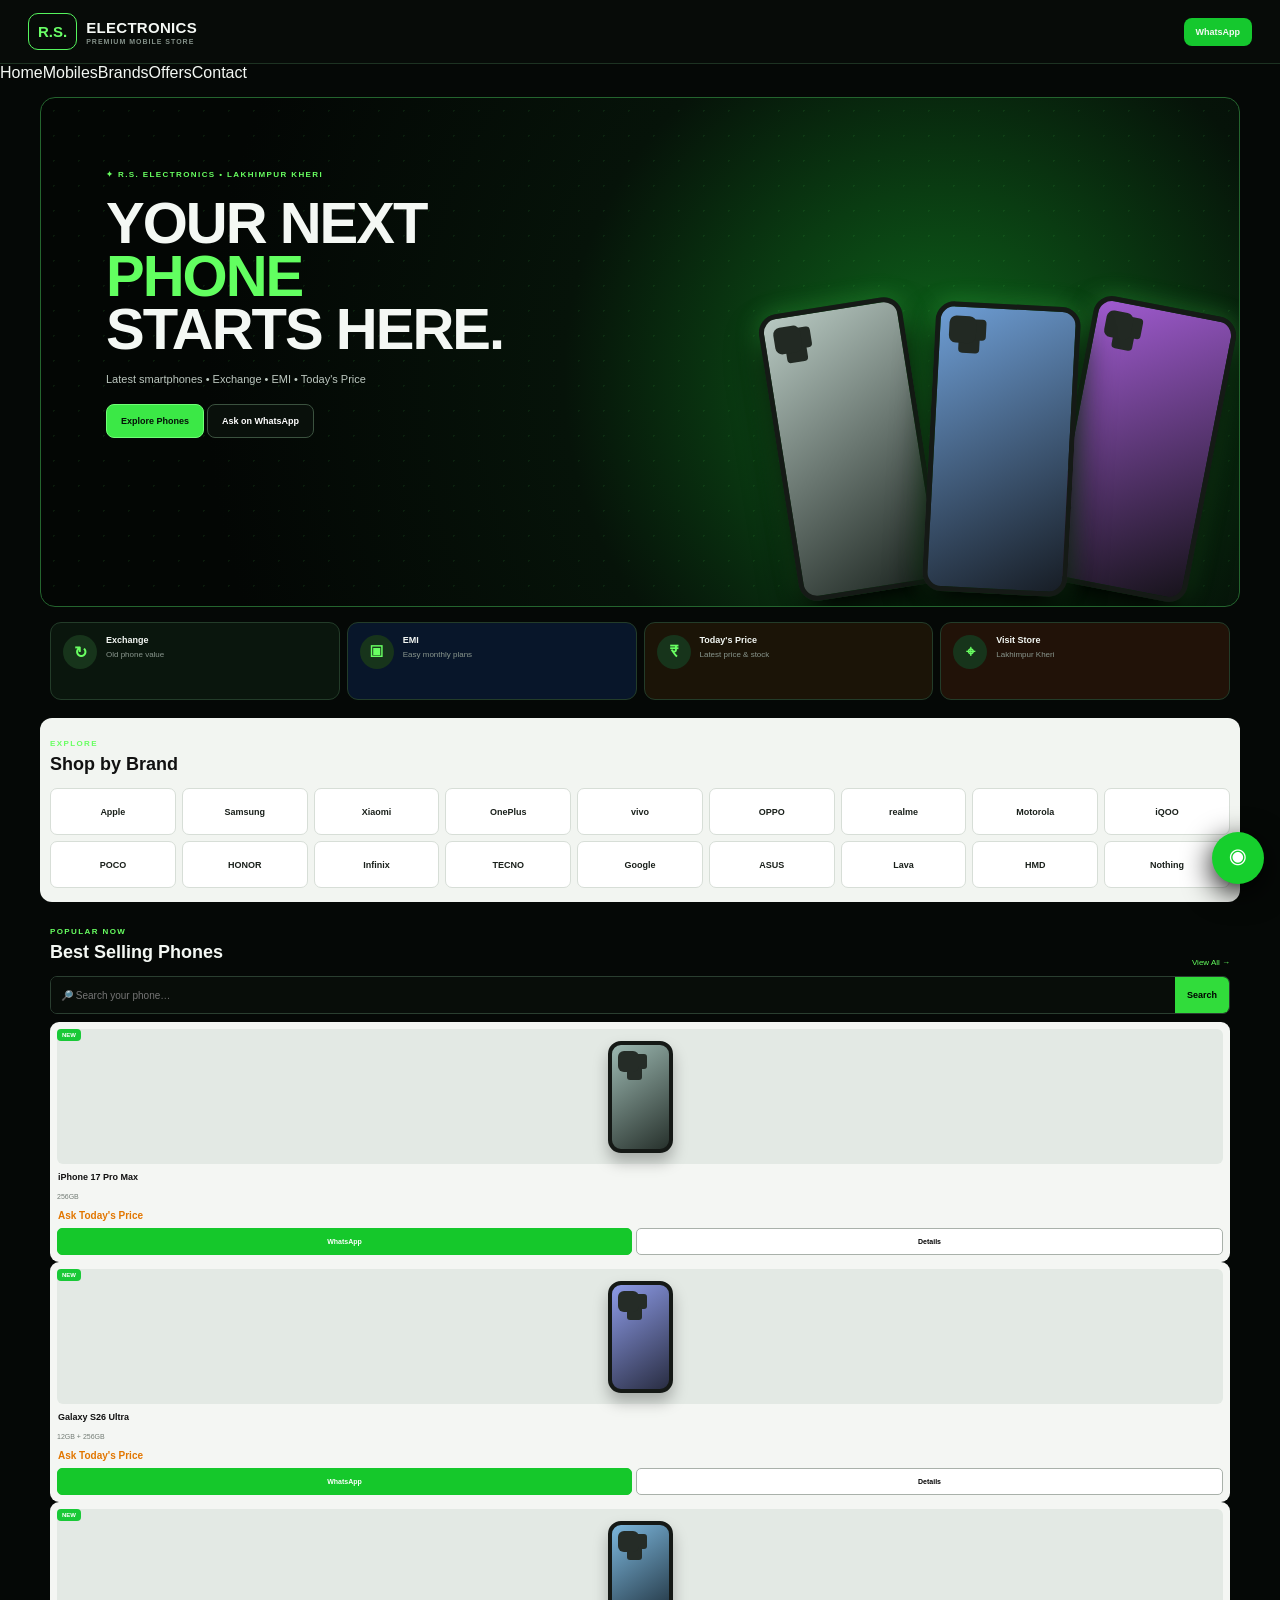
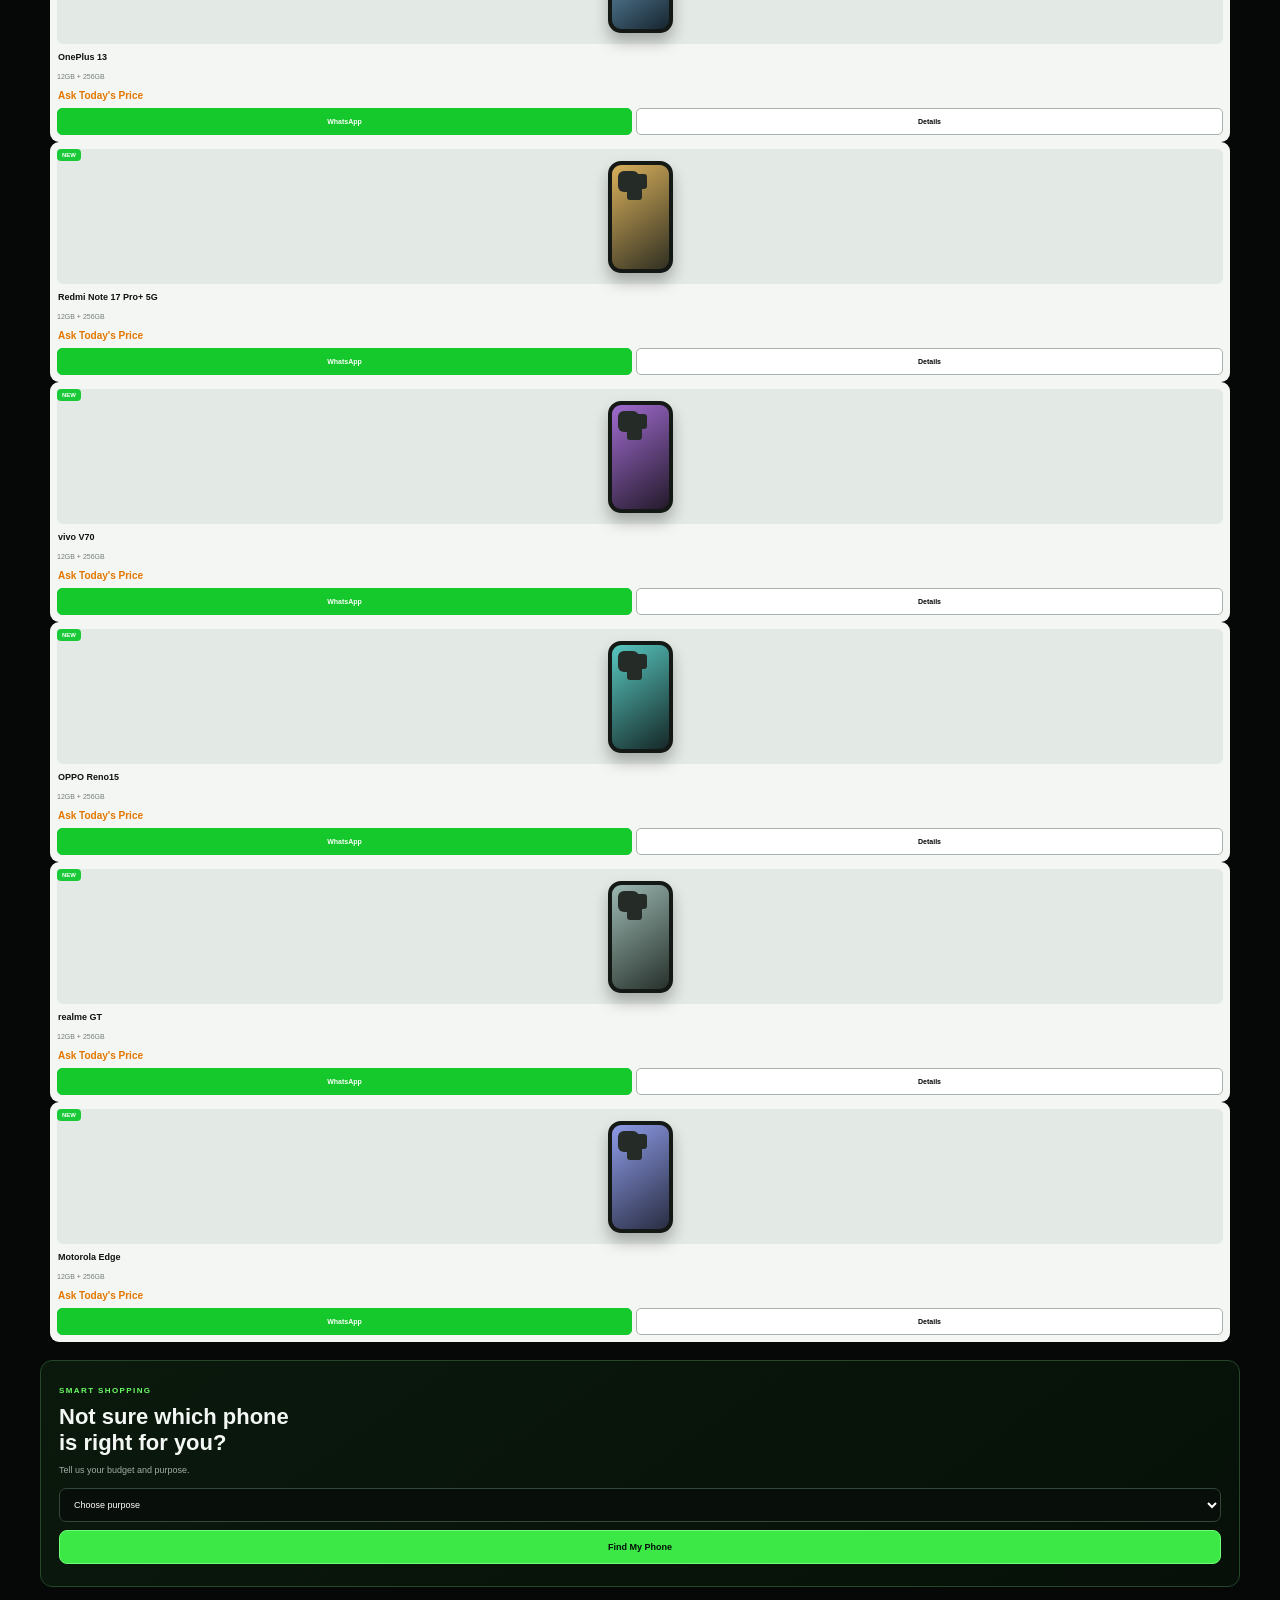
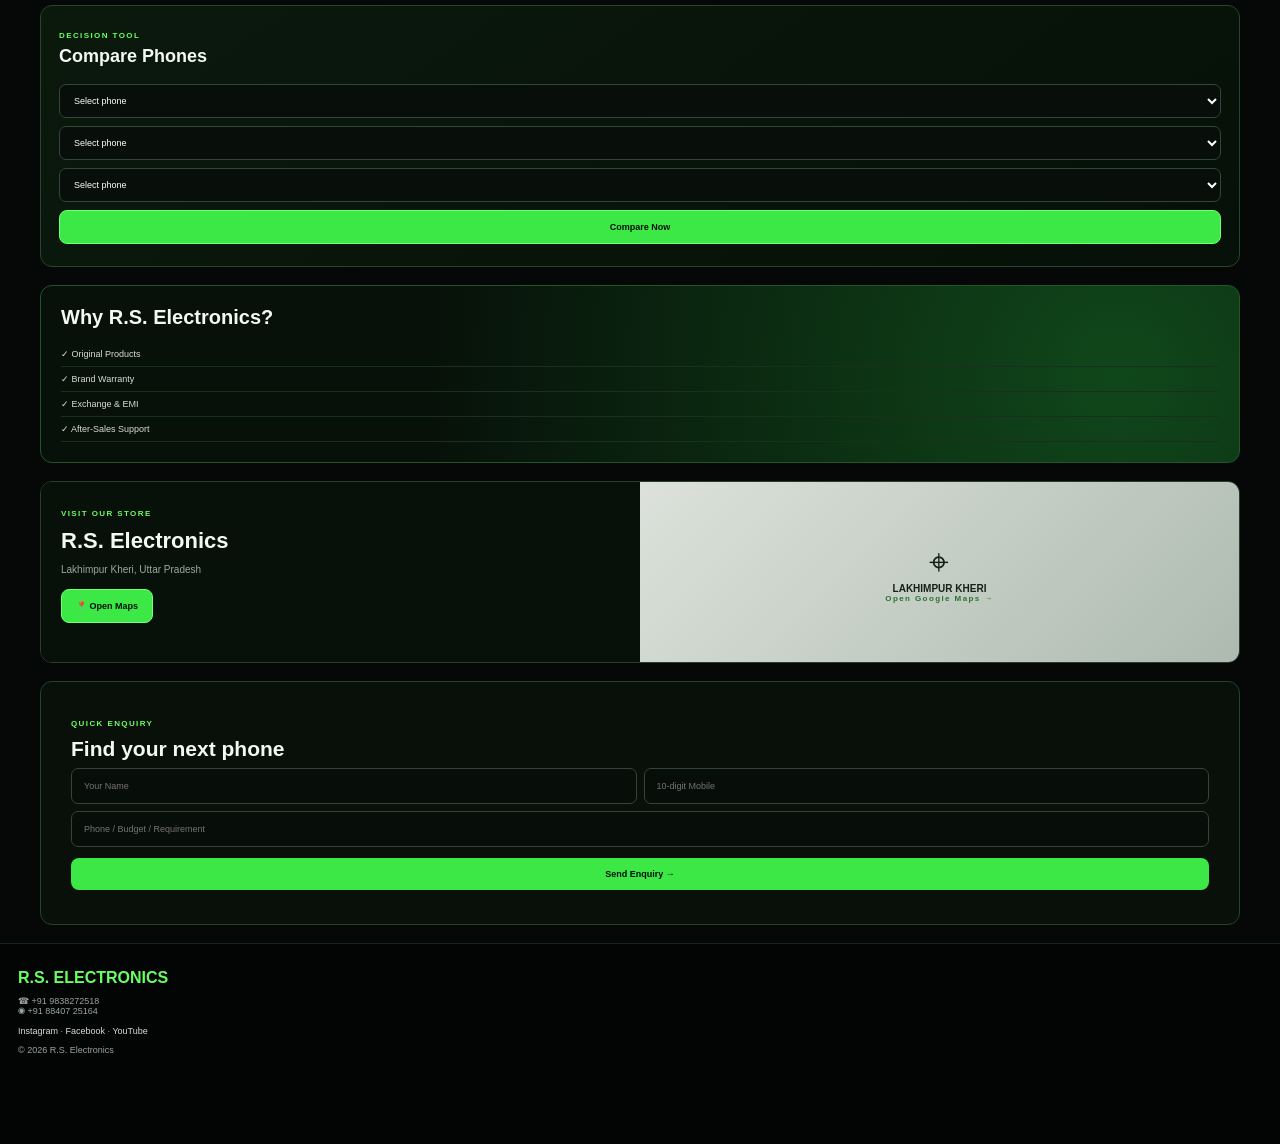
==== index.html @ 58923b31 "Add files via upload" ====
<!doctype html>
<html lang="hi">
<head>
<meta charset="utf-8">
<meta name="viewport" content="width=device-width,initial-scale=1,viewport-fit=cover">
<meta name="theme-color" content="#061008">
<title>R.S. Electronics — Mobile Store</title>
<link rel="stylesheet" href="style.css">
</head>
<body>
<header class="header">
  <a href="#home" class="logo"><b>R.S.</b><span> ELECTRONICS<small>PREMIUM MOBILE STORE</small></span></a>
  <a class="headwa" href="https://wa.me/918840725164" target="_blank">WhatsApp</a>
</header>
<nav><a class="on" href="#home">Home</a><a href="#phones">Mobiles</a><a href="#brands">Brands</a><a href="#offers">Offers</a><a href="#contact">Contact</a></nav>

<main id="home">
<section class="hero">
  <div class="hero-text"><small>✦ R.S. ELECTRONICS • LAKHIMPUR KHERI</small>
  <h1>YOUR NEXT<br><strong>PHONE</strong><br>STARTS HERE.</h1>
  <p>Latest smartphones • Exchange • EMI • Today's Price</p>
  <div><a class="btn green" href="#phones">Explore Phones</a><a class="btn" href="https://wa.me/918840725164" target="_blank">Ask on WhatsApp</a></div></div>
  <div class="phones-art"><i class="p p1"></i><i class="p p2"></i><i class="p p3"></i></div>
</section>

<section class="actions">
<a href="#enquiry"><b>↻</b><strong>Exchange</strong><small>Old phone value</small></a>
<a href="#enquiry"><b>▣</b><strong>EMI</strong><small>Easy monthly plans</small></a>
<a href="#enquiry"><b>₹</b><strong>Today's Price</strong><small>Latest price & stock</small></a>
<a href="https://maps.app.goo.gl/9ujoJveYXrPKwmXV9" target="_blank"><b>⌖</b><strong>Visit Store</strong><small>Lakhimpur Kheri</small></a>
</section>

<section id="brands" class="section white">
<div class="title"><div><small>EXPLORE</small><h2>Shop by Brand</h2></div></div>
<div id="brandrow"></div>
</section>

<section id="phones" class="section">
<div class="title"><div><small>POPULAR NOW</small><h2>Best Selling Phones</h2></div><a href="#phones">View All →</a></div>
<div class="search"><input id="search" placeholder="🔎 Search your phone…"><button onclick="searchPhone()">Search</button></div>
<div id="products"></div>
</section>

<section id="offers" class="offer">
<small>SMART SHOPPING</small><h2>Not sure which phone<br>is right for you?</h2><p>Tell us your budget and purpose.</p>
<select id="purpose"><option value="">Choose purpose</option><option>Camera</option><option>Gaming</option><option>Battery</option><option>Premium</option></select>
<button class="btn green full" onclick="findPhone()">Find My Phone</button><div id="finder"></div>
</section>

<section class="compare section">
<div class="title"><div><small>DECISION TOOL</small><h2>Compare Phones</h2></div></div>
<select id="c1"></select><select id="c2"></select><select id="c3"></select>
<button class="btn green full" onclick="compare()">Compare Now</button><div id="compare"></div>
</section>

<section class="trust">
<h2>Why R.S. Electronics?</h2>
<div>✓ Original Products</div><div>✓ Brand Warranty</div><div>✓ Exchange & EMI</div><div>✓ After-Sales Support</div>
</section>

<section id="contact" class="contact">
<div><small>VISIT OUR STORE</small><h2>R.S. Electronics</h2><p>Lakhimpur Kheri, Uttar Pradesh</p><a class="btn green" href="https://maps.app.goo.gl/9ujoJveYXrPKwmXV9" target="_blank">📍 Open Maps</a></div>
<div class="map"><span>⌖</span><b>LAKHIMPUR KHERI</b><small>Open Google Maps →</small></div>
</section>

<section id="enquiry" class="enquiry">
<small>QUICK ENQUIRY</small><h2>Find your next phone</h2>
<form action="https://formsubmit.co/vinaysingh272561@gmail.com" method="POST">
<input type="hidden" name="_subject" value="R.S. Electronics Website Enquiry"><input type="hidden" name="_captcha" value="false">
<input name="name" placeholder="Your Name" required>
<input name="mobile" placeholder="10-digit Mobile" inputmode="numeric" pattern="[0-9]{10}" maxlength="10" required>
<input name="requirement" placeholder="Phone / Budget / Requirement" required>
<button class="btn green full" type="submit">Send Enquiry →</button>
</form>
</section>
</main>

<footer><b>R.S. ELECTRONICS</b><p>☎ +91 9838272518<br>◉ +91 88407 25164</p>
<div><a href="https://www.instagram.com/r.s.electronics_lmp" target="_blank">Instagram</a> · <a href="https://www.facebook.com/share/1EsxrLQtUa/" target="_blank">Facebook</a> · <a href="https://www.youtube.com/@RSELECTRONICSm" target="_blank">YouTube</a></div>
<p>© 2026 R.S. Electronics</p></footer>
<a class="float" href="https://wa.me/918840725164" target="_blank">◉</a>
<script src="products.js"></script><script src="app.js"></script>
</body></html>
---- style.css ----
*{box-sizing:border-box}html{scroll-behavior:smooth}body{margin:0;background:#050806;color:#f4f8f4;font-family:Inter,Arial,sans-serif;overflow-x:hidden}a{text-decoration:none;color:inherit}button,input,select{font:inherit}.announcement{display:none}.header{height:64px;display:flex;align-items:center;justify-content:space-between;padding:8px 14px;background:#070b08;border-bottom:1px solid #1d3222;position:sticky;top:0;z-index:20}.logo{display:flex;align-items:center;gap:9px;font-size:15px;font-weight:900}.logo>b{border:1px solid #55f45d;border-radius:10px;padding:9px;color:#6aff67}.logo span{letter-spacing:.3px}.logo small{display:block;color:#849189;font-size:7px;letter-spacing:1px;margin-top:2px}.headwa{background:#15c82e;border-radius:8px;padding:9px 12px;font-size:9px;font-weight:900}.nav{display:flex;gap:0;overflow:auto;background:#080d09;border-bottom:1px solid #17271b}.nav a{padding:10px 15px;white-space:nowrap;font-size:9px;font-weight:800;color:#b8c2ba}.nav a.on,.nav a:hover{color:#65ff62;background:#0c2410}.hero{margin:10px;border:1px solid #24642e;border-radius:15px;min-height:570px;position:relative;overflow:hidden;background:radial-gradient(circle at 75% 55%,#0e651b,#061309 40%,#030604 78%)}.hero:before{content:"";position:absolute;inset:0;background-image:radial-gradient(#55ff5e 1px,transparent 1px);background-size:25px 25px;opacity:.08}.hero-text{position:relative;z-index:3;padding:40px 22px;width:70%}.hero-text small,.offer>small,.contact small,.enquiry>small,.title small{font-size:8px;color:#68ff61;letter-spacing:1.4px;font-weight:900}.hero h1{font-size:42px;line-height:.91;letter-spacing:-2px;margin:16px 0}.hero h1 strong{color:#62ff60}.hero p{font-size:11px;color:#bdc8c0;line-height:1.6}.btn{display:inline-block;border:1px solid #3b523f;background:#09100b;color:#fff;border-radius:8px;padding:11px 14px;font-size:9px;font-weight:900;margin:4px 3px 4px 0}.btn.green{background:#3be846;color:#031007;border-color:#70ff76}.phones-art{position:absolute;bottom:12px;right:0;width:55%;height:300px}.p{position:absolute;width:100px;height:200px;border:5px solid #151a16;border-radius:19px;bottom:0;box-shadow:0 20px 35px #000,0 0 25px #4fff5c55}.p:after{content:"";position:absolute;top:9px;left:9px;width:27px;height:27px;border-radius:7px;background:#222923;box-shadow:13px 0 0 -3px #222923,7px 13px 0 -3px #222923}.p1{right:48%;transform:rotate(-9deg);background:linear-gradient(150deg,#b8c9c2,#1c2520)}.p2{right:25%;transform:rotate(3deg);background:linear-gradient(150deg,#6e9ed5,#171d25);z-index:2}.p3{right:4%;transform:rotate(11deg);background:linear-gradient(150deg,#a05bd0,#17131b)}.actions{display:grid;grid-template-columns:repeat(4,1fr);gap:7px;padding:0 10px}.actions a{min-height:78px;border:1px solid #233c29;border-radius:11px;background:#0a160d;padding:12px}.actions a:nth-child(2){background:#08162a}.actions a:nth-child(3){background:#1b1407}.actions a:nth-child(4){background:#211208}.actions b{float:left;width:34px;height:34px;border-radius:50%;background:#17341b;display:grid;place-items:center;color:#69ff62;margin-right:9px}.actions strong{display:block;font-size:9px}.actions small{font-size:8px;color:#89968d;display:block;margin-top:5px}.section{padding:0 10px;margin:18px 0}.white{background:#f2f5f1;color:#111;border-radius:12px;padding:14px 10px}.title{display:flex;align-items:end;justify-content:space-between;margin-bottom:9px}.title h2{font-size:18px;margin:4px 0}.title>a{font-size:8px;color:#64ff5e}.white .title>a{color:#1a7c23}#brandrow{display:grid;grid-template-columns:repeat(3,1fr);gap:6px}.brand{height:47px;background:#fff;border:1px solid #d7ded7;border-radius:7px;color:#1a201b;font-size:9px;font-weight:900}.brand.sel{border:2px solid #31c93b;background:#f4fff4}.search{display:flex;height:38px;margin-bottom:8px;border:1px solid #2a3e30;border-radius:7px;overflow:hidden}.search input{flex:1;min-width:0;background:#080d09;border:0;outline:0;color:#fff;padding:0 10px;font-size:10px}.search button{background:#31dc3b;border:0;font-size:9px;font-weight:900;padding:0 12px}.products{display:grid;grid-template-columns:repeat(2,1fr);gap:7px}.card{background:#f4f6f3;color:#111;border-radius:9px;padding:7px;position:relative}.card>label{position:absolute;top:7px;left:7px;background:#19c937;color:#fff;border-radius:4px;padding:3px 5px;font-size:6px;font-weight:900}.visual{height:135px;border-radius:6px;background:#e3e9e4;display:grid;place-items:center}.device{width:65px;height:112px;border:4px solid #151916;border-radius:13px;box-shadow:0 9px 15px #0004;background:linear-gradient(145deg,#9cb8b1,#27312c)}.device:after{content:"";display:block;width:21px;height:21px;border-radius:6px;background:#252c27;margin:6px;box-shadow:11px 0 0 -3px #252c27,6px 11px 0 -3px #252c27}.d1{background:linear-gradient(145deg,#8d9be8,#292d42)}.d2{background:linear-gradient(145deg,#7cb7dd,#17252f)}.d3{background:linear-gradient(145deg,#d9b05b,#313022)}.d4{background:linear-gradient(145deg,#a06bd0,#241a2b)}.d5{background:linear-gradient(145deg,#58c7c0,#152827)}.card h3{font-size:9px;margin:8px 1px 3px}.card>small{font-size:7px;color:#737c75}.price{display:block;color:#e27600;font-size:10px;margin:7px 1px}.cardbuttons{display:flex;gap:4px}.cardbuttons a,.cardbuttons button{flex:1;height:27px;border-radius:5px;border:1px solid #a9b1aa;background:#fff;font-size:7px;font-weight:900;text-align:center;display:grid;place-items:center}.cardbuttons a{background:#15c82b;color:#fff;border-color:#15c82b}.empty{font-size:10px;color:#a8b2aa}.empty a{color:#68ff61}.offer,.compare{margin:18px 10px;padding:18px;border:1px solid #25462b;border-radius:12px;background:linear-gradient(145deg,#0b190d,#061008)}.offer h2{font-size:22px;margin:7px 0}.offer p{font-size:9px;color:#a1ada4}.offer select,.compare select{width:100%;padding:10px;margin:4px 0;background:#080e09;color:#fff;border:1px solid #334638;border-radius:7px;font-size:9px}.full{width:100%;text-align:center}.finder,.compareitem{font-size:9px;line-height:1.6;margin-top:9px;color:#d3dbd4}.finder a{color:#6aff63}.compareitem{padding:8px;border:1px solid #273b2b;border-radius:7px;margin-top:5px}.compareitem small{display:block;color:#8e9b92}.trust{margin:18px 10px;padding:20px;border-radius:12px;background:radial-gradient(circle at 90%,#10471a,#071009 65%);border:1px solid #22552a}.trust h2{font-size:20px;margin:0 0 13px}.trust div{font-size:9px;color:#d7dfd8;padding:7px 0;border-bottom:1px solid #18301d}.contact{margin:18px 10px;display:grid;grid-template-columns:1fr 1fr;border:1px solid #263e2b;border-radius:12px;overflow:hidden}.contact>div:first-child{padding:20px;background:#071009}.contact h2{font-size:22px;margin:8px 0}.contact p{font-size:10px;color:#9da99f}.map{min-height:180px;background:linear-gradient(135deg,#dce2db,#aebaaf);color:#172018;display:grid;place-content:center;text-align:center}.map span{font-size:35px}.map b{font-size:10px}.map small{font-size:8px;color:#27722e}.enquiry{margin:18px 10px;padding:20px;border:1px solid #25422a;border-radius:12px;background:#081009}.enquiry h2{font-size:21px;margin:7px 0}.enquiry form{display:grid;gap:7px}.enquiry input{padding:12px;border:1px solid #334439;background:#070d08;color:#fff;border-radius:7px;font-size:9px}.enquiry .btn{border:0}.enquiry>p{font-size:9px;color:#9ca89f}footer{padding:25px 18px 80px;background:#030504;border-top:1px solid #17261b;color:#9aa59d;font-size:9px}footer>b{color:#69ff62;font-size:16px}footer a{color:#d4ddd6}.float{position:fixed;right:16px;bottom:16px;width:52px;height:52px;border-radius:50%;background:#16cf2d;display:grid;place-items:center;color:#fff;font-size:22px;box-shadow:0 8px 30px #000;z-index:30}@media(min-width:761px){.header{padding:12px 28px}.hero{max-width:1200px;margin:15px auto;min-height:510px}.actions,.section,.offer,.compare,.trust,.contact,.enquiry{max-width:1200px;margin-left:auto;margin-right:auto}.hero-text{padding:65px;width:55%}.hero h1{font-size:58px}.phones-art{height:390px}.p{width:145px;height:290px}.products{grid-template-columns:repeat(4,1fr)}#brandrow{grid-template-columns:repeat(9,1fr)}.contact{grid-template-columns:1fr 1fr}.enquiry{padding:30px}.enquiry form{grid-template-columns:1fr 1fr}.enquiry input:last-of-type{grid-column:1/-1}.enquiry .btn{grid-column:1/-1}}
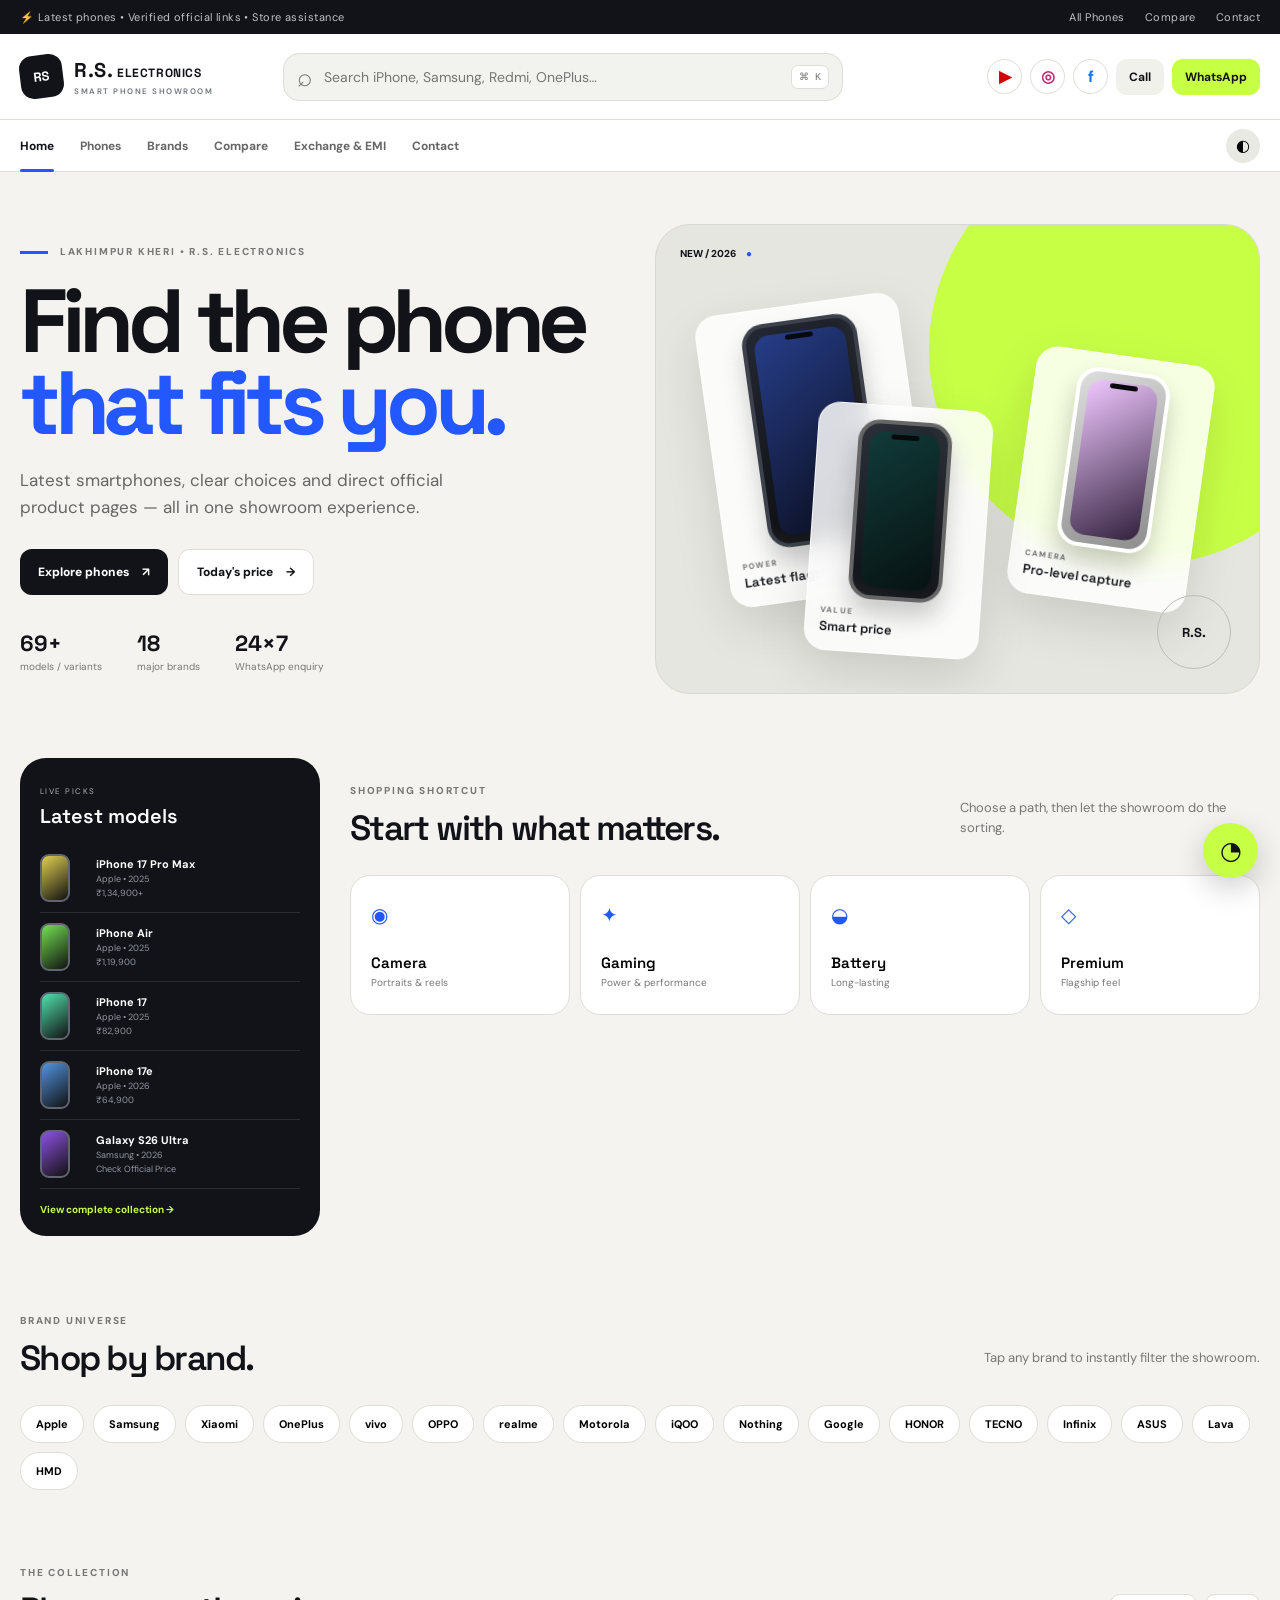
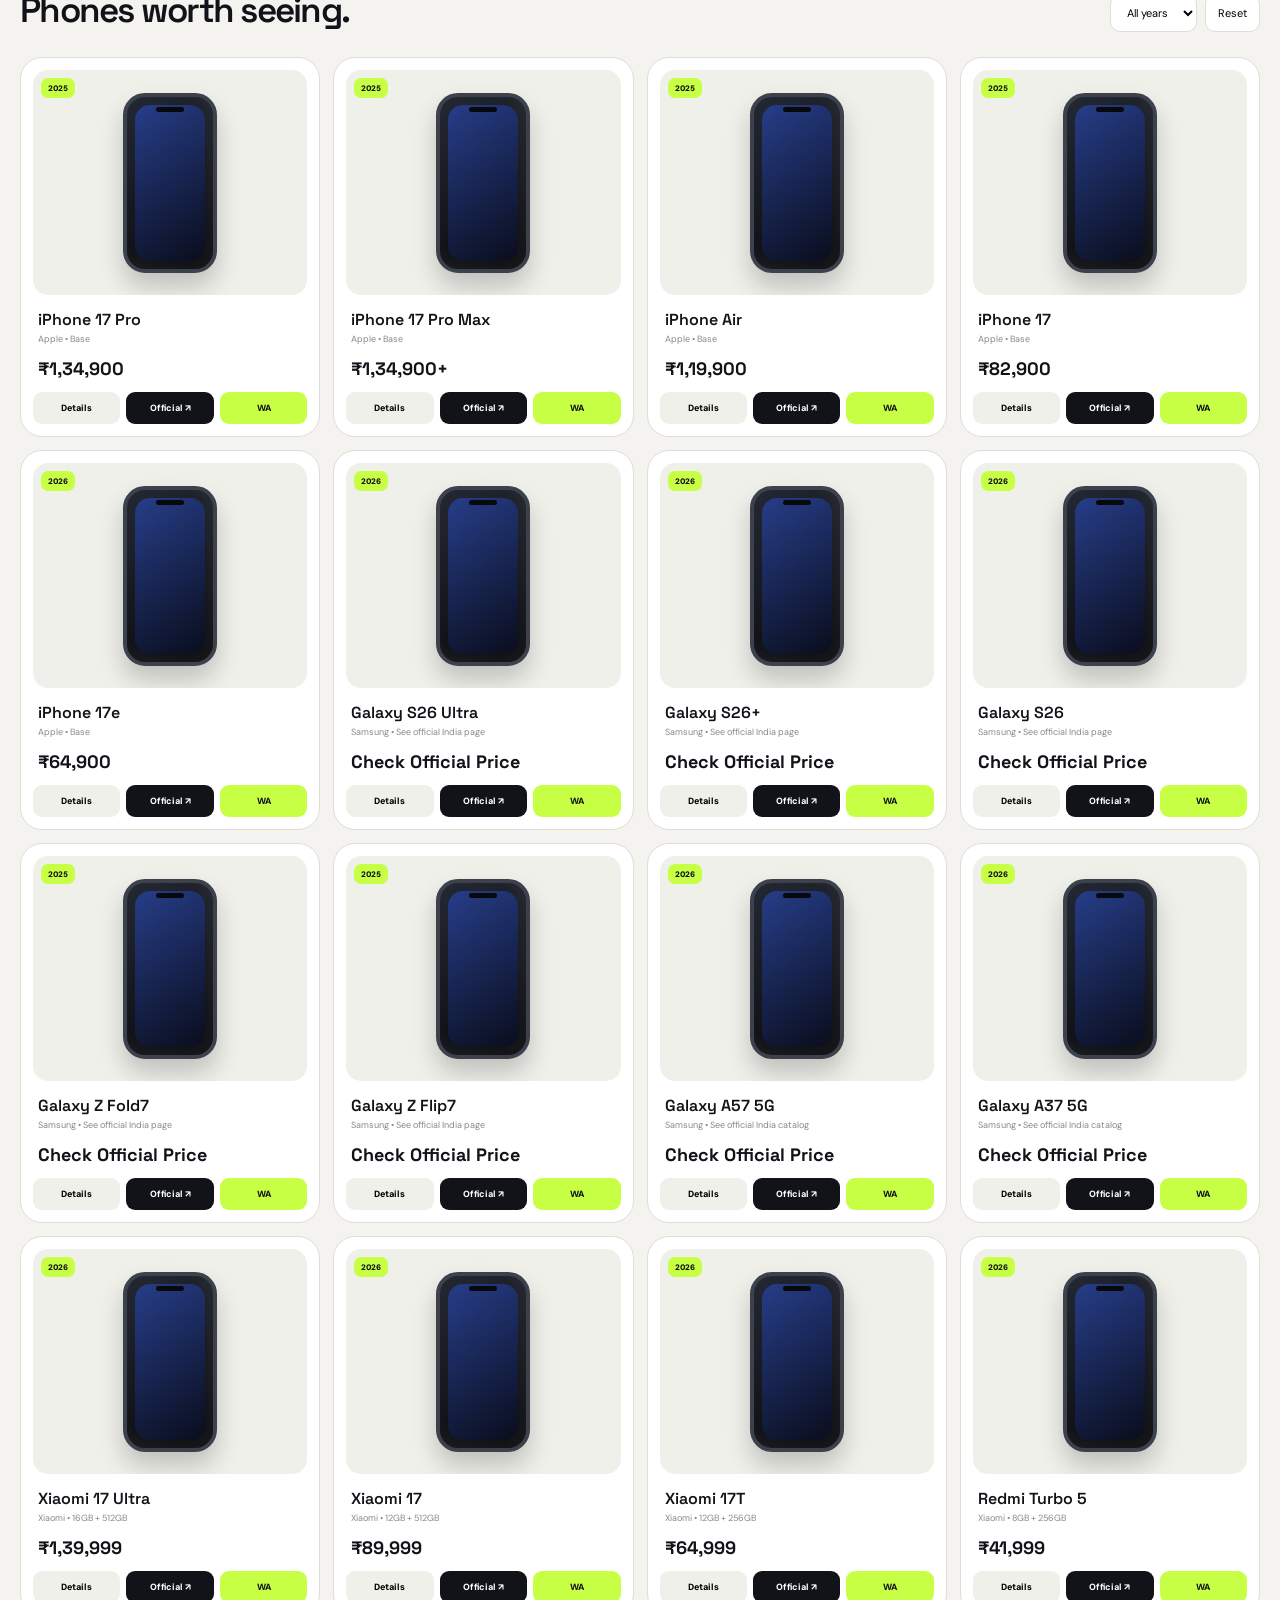
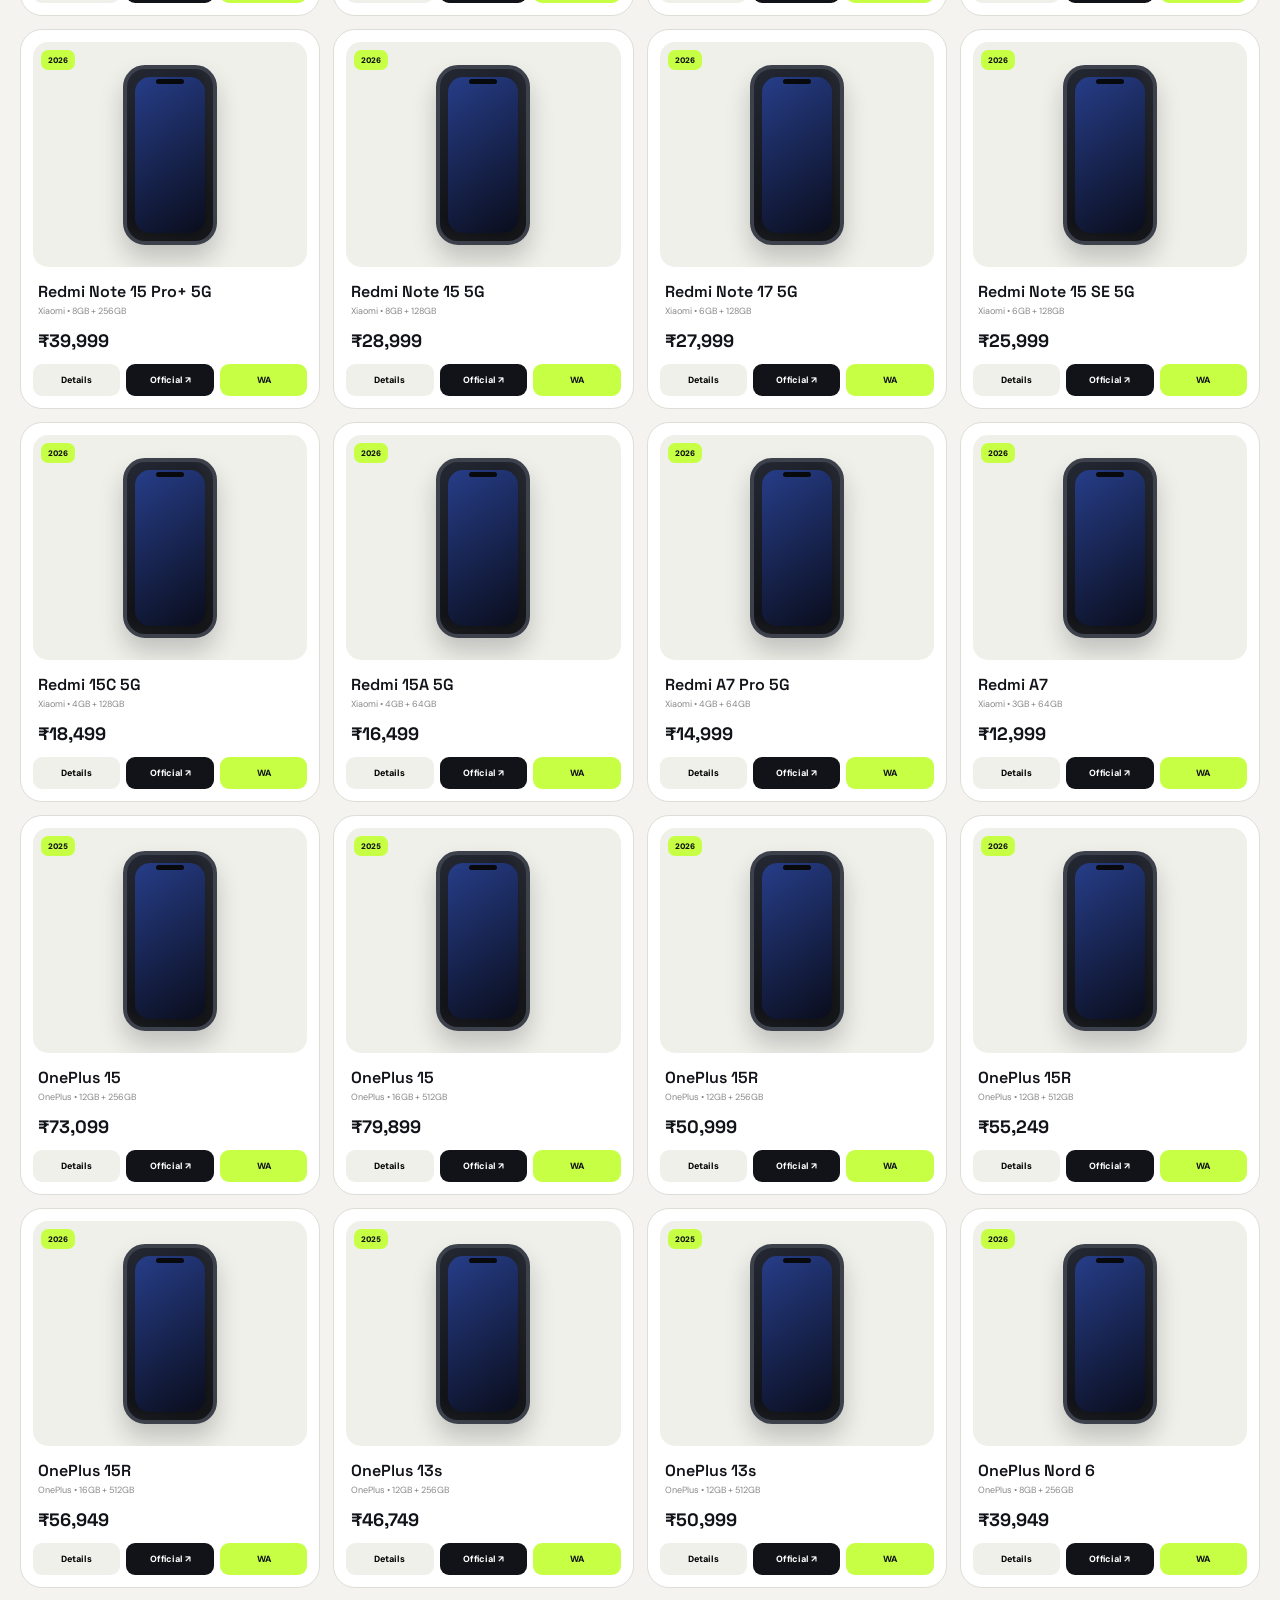
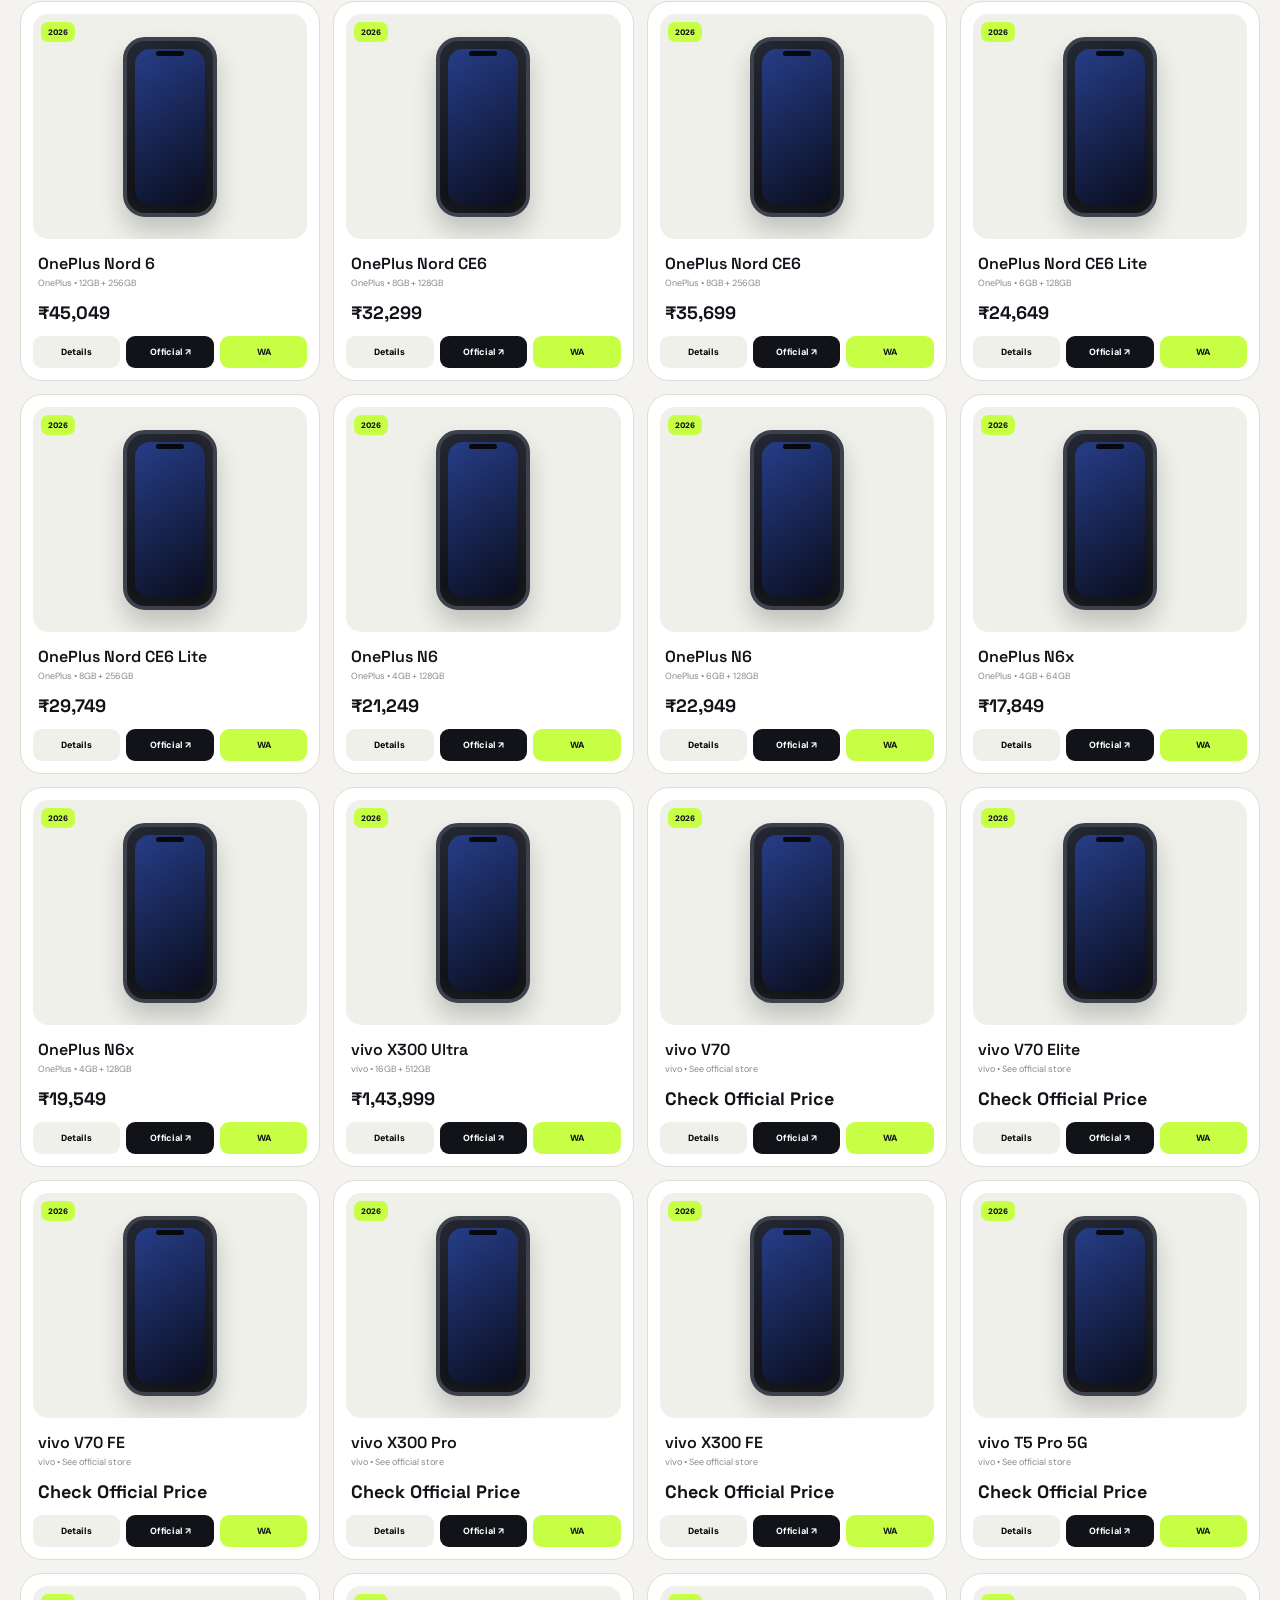
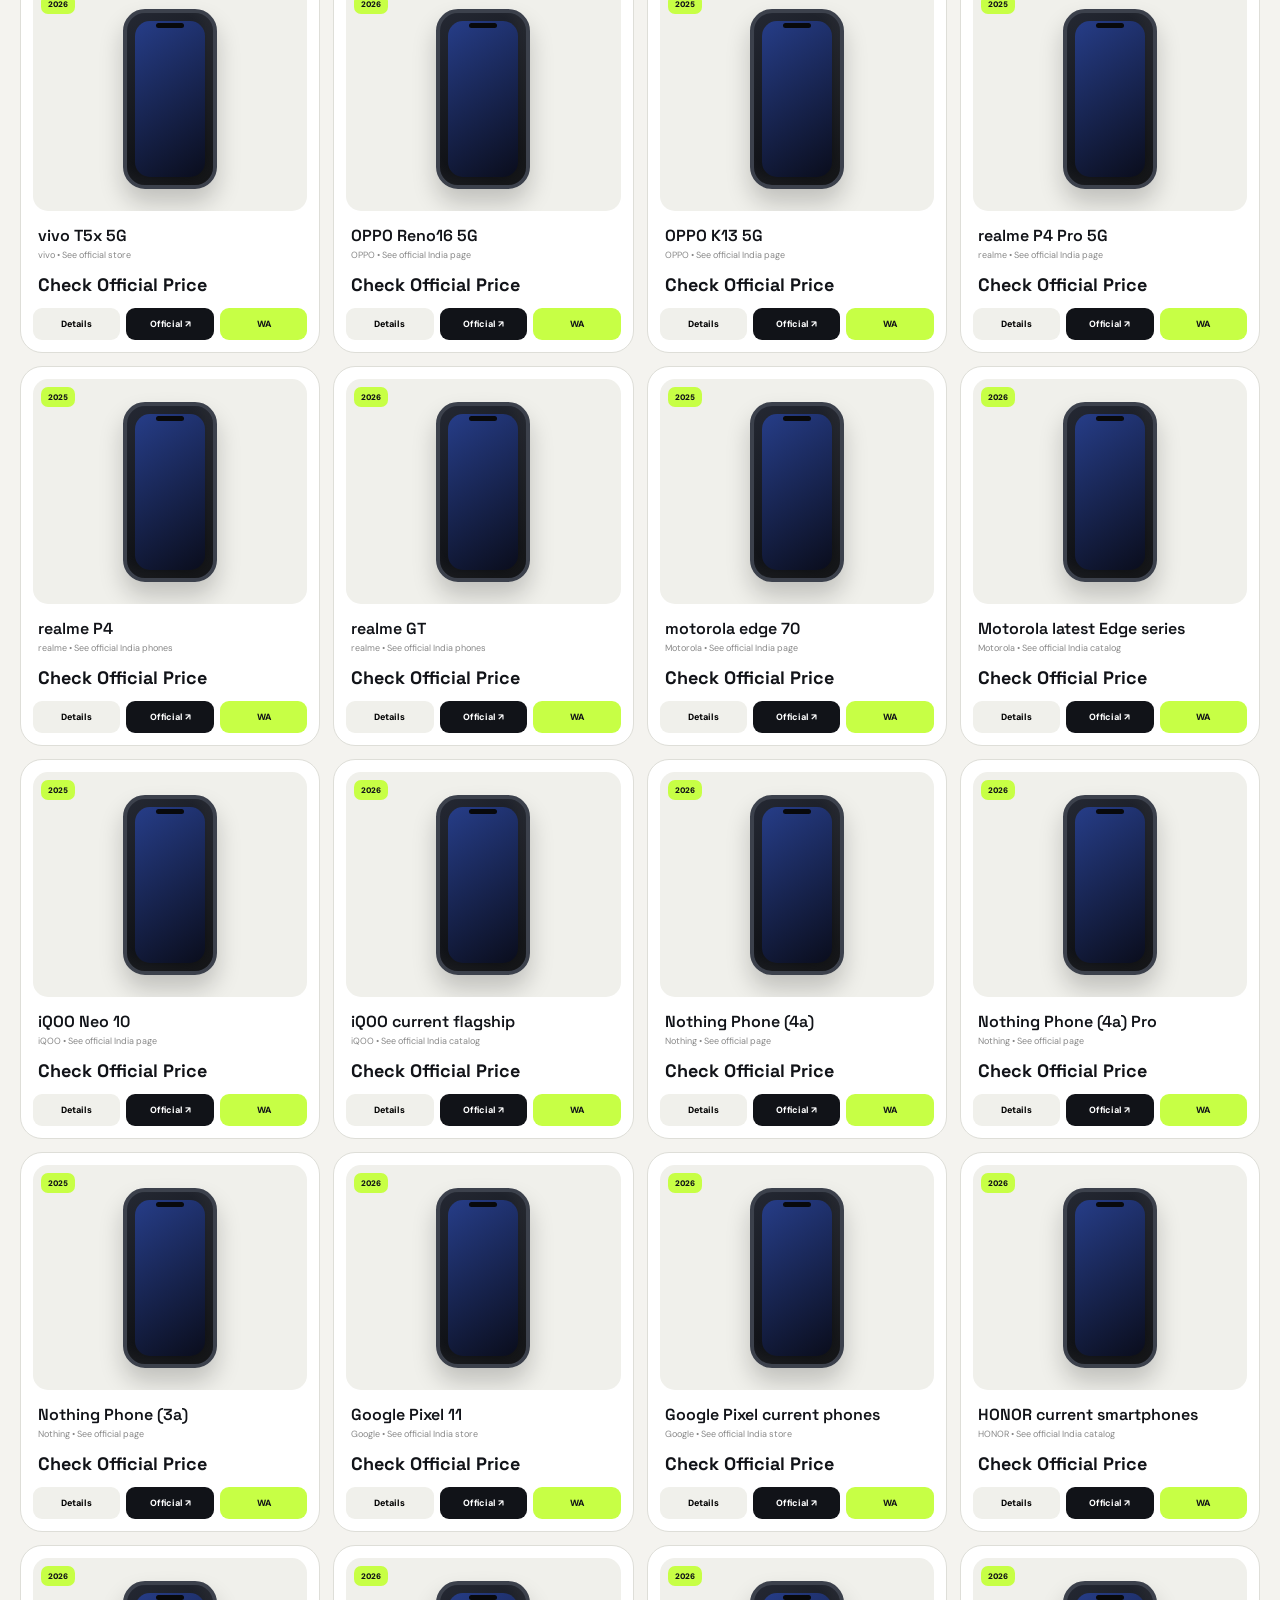
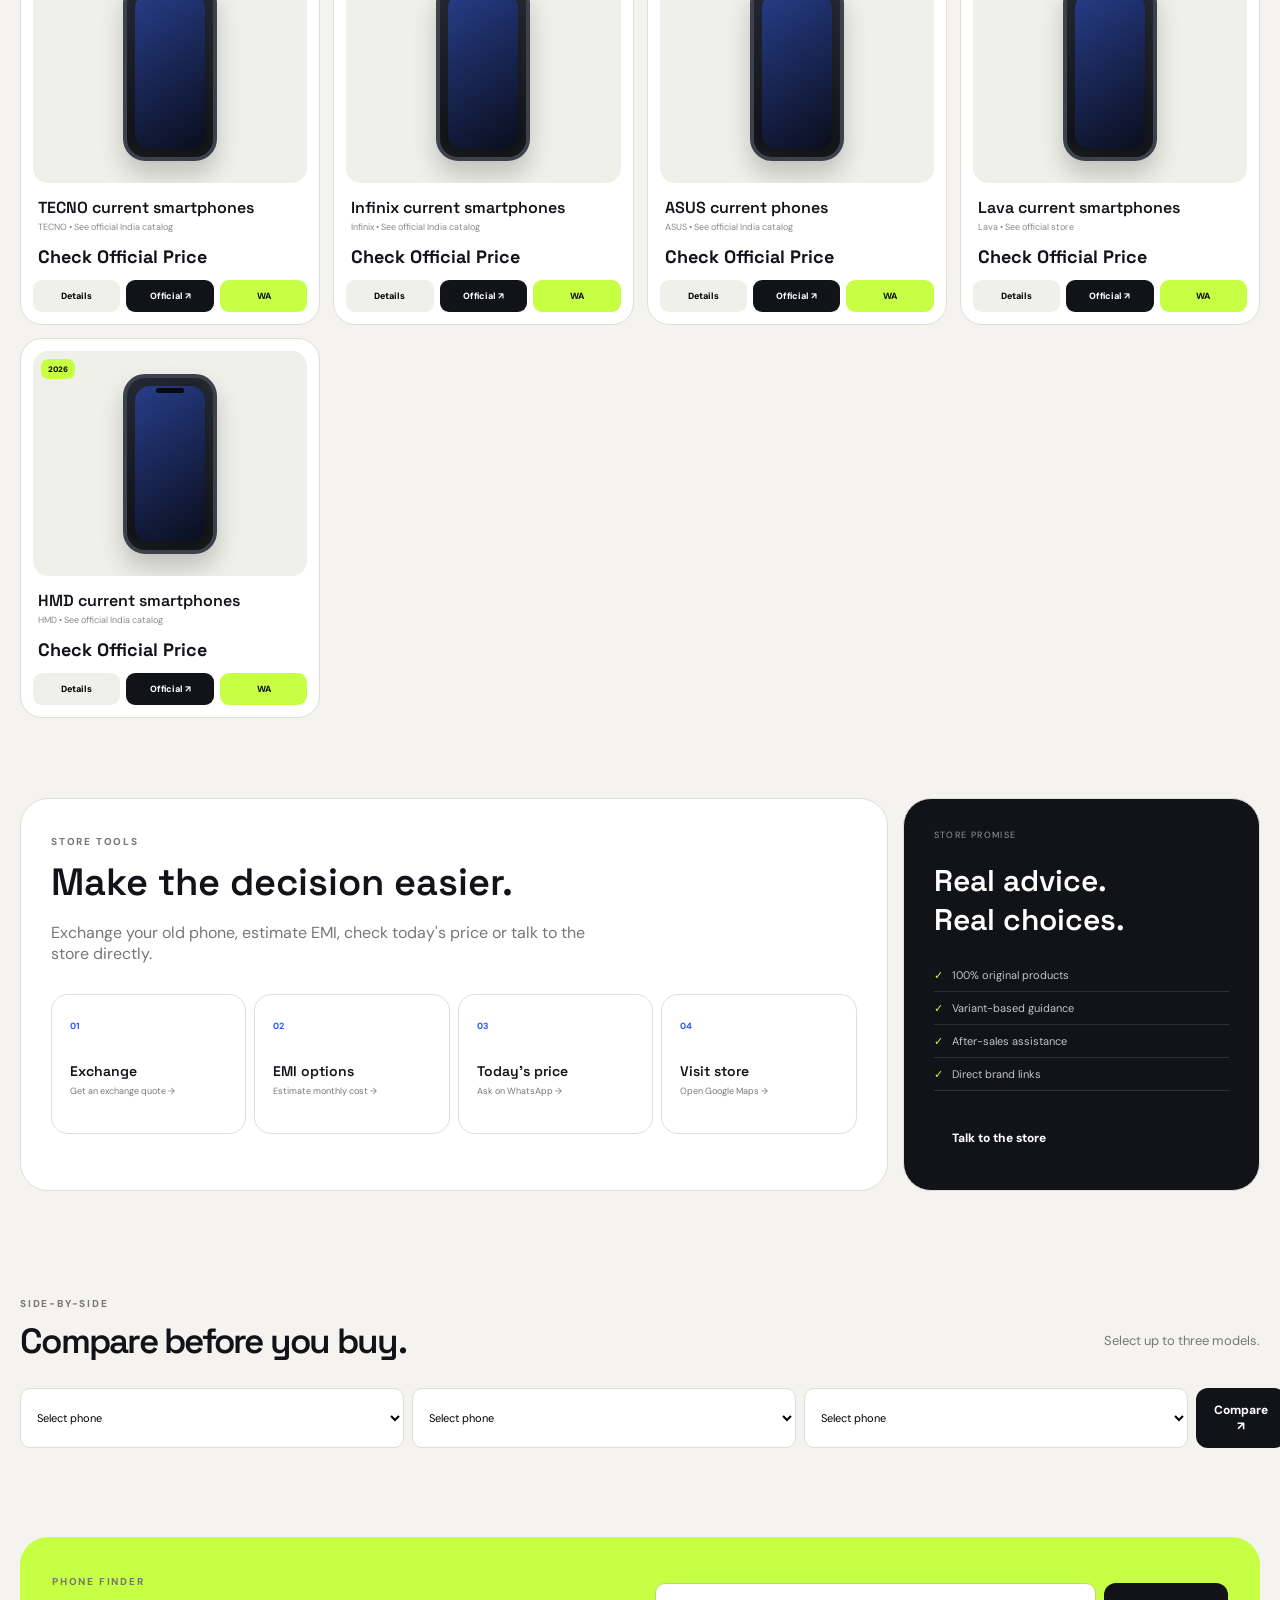
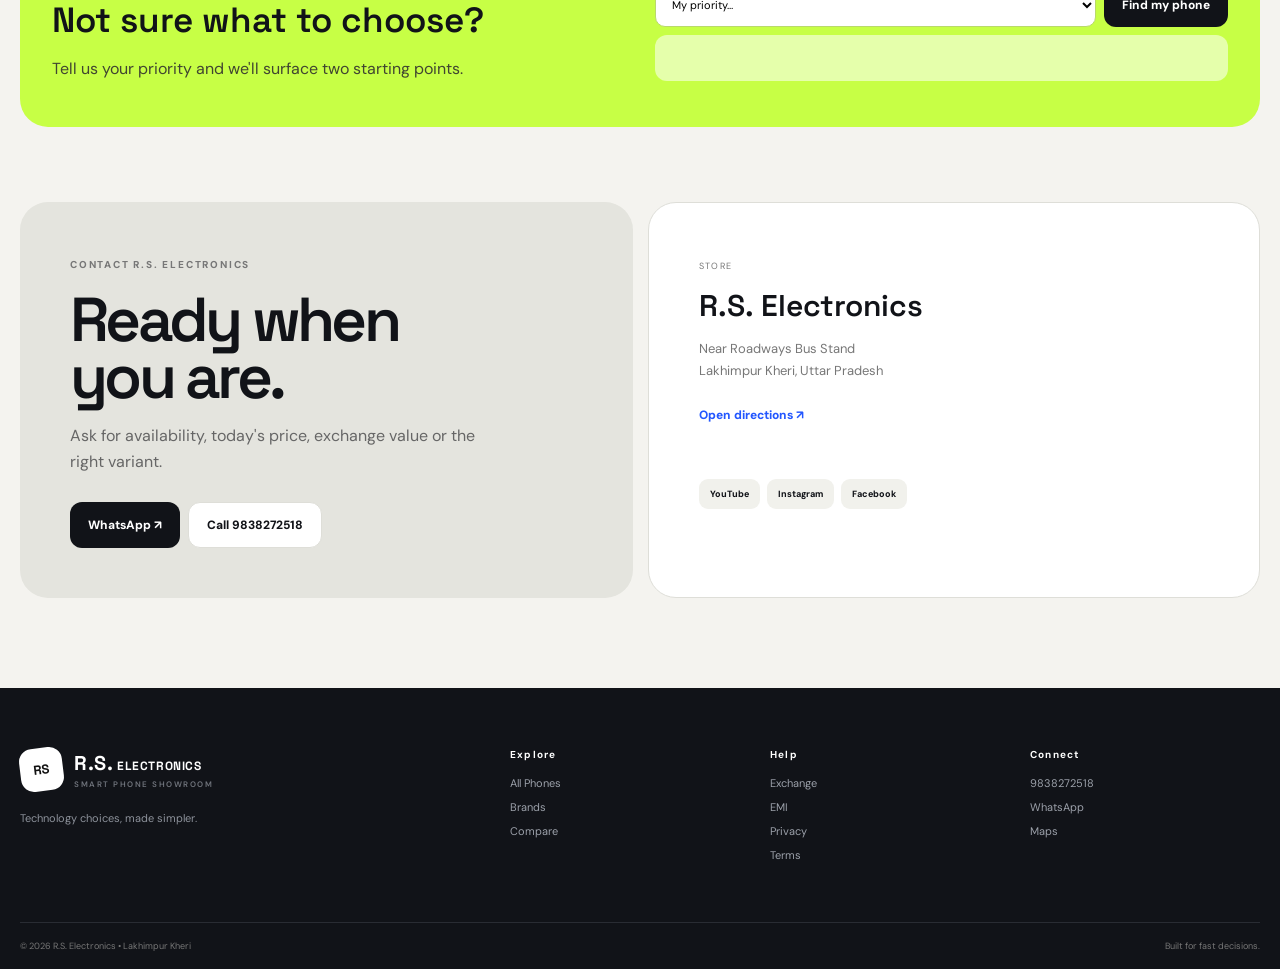
==== commit 2472bcc8: "Add files via upload" ====
--- a/index.html
+++ b/index.html
@@ -1,83 +1,16 @@
-<!doctype html>
-<html lang="hi">
-<head>
-<meta charset="utf-8">
-<meta name="viewport" content="width=device-width,initial-scale=1,viewport-fit=cover">
-<meta name="theme-color" content="#061008">
-<title>R.S. Electronics — Mobile Store</title>
-<link rel="stylesheet" href="style.css">
-</head>
-<body>
-<header class="header">
-  <a href="#home" class="logo"><b>R.S.</b><span> ELECTRONICS<small>PREMIUM MOBILE STORE</small></span></a>
-  <a class="headwa" href="https://wa.me/918840725164" target="_blank">WhatsApp</a>
-</header>
-<nav><a class="on" href="#home">Home</a><a href="#phones">Mobiles</a><a href="#brands">Brands</a><a href="#offers">Offers</a><a href="#contact">Contact</a></nav>
-
+<!doctype html><html lang="en"><head><meta charset="utf-8"><meta name="viewport" content="width=device-width,initial-scale=1"><meta name="theme-color" content="#111318"><meta name="description" content="R.S. Electronics — premium mobile showroom in Lakhimpur Kheri. Explore latest phones, compare models, exchange, EMI and WhatsApp enquiries."><title>R.S. Electronics — The Smart Phone Showroom</title><link rel="stylesheet" href="style.css"></head><body>
+<div class="topline"><div>⚡ Latest phones • Verified official links • Store assistance</div><div class="toplinks"><a href="#phones">All Phones</a><a href="#compare">Compare</a><a href="#contact">Contact</a></div></div>
+<header class="header"><a class="logo" href="#home" aria-label="R.S. Electronics home"><span class="logo-mark">RS</span><span><strong>R.S.</strong> ELECTRONICS<small>SMART PHONE SHOWROOM</small></span></a><div class="header-search"><span>⌕</span><input id="search" placeholder="Search iPhone, Samsung, Redmi, OnePlus…" oninput="doSearch()"><kbd>⌘ K</kbd></div><div class="header-actions"><a class="social yt" href="https://www.youtube.com/@RSELECTRONICSm" target="_blank" aria-label="YouTube">▶</a><a class="social ig" href="https://www.instagram.com/r.s.electronics_lmp?igsi=cG1rOHYzMm04Y2xl" target="_blank" aria-label="Instagram">◎</a><a class="social fb" href="https://www.facebook.com/share/1EsxrLQtUa/" target="_blank" aria-label="Facebook">f</a><a class="call" href="tel:9838272518">Call</a><a class="wa" href="https://wa.me/918840725164" target="_blank">WhatsApp</a></div></header>
+<nav class="nav"><div class="nav-inner"><a class="active" href="#home">Home</a><a href="#phones">Phones</a><a href="#brands">Brands</a><a href="#compare">Compare</a><a href="#services">Exchange & EMI</a><a href="#contact">Contact</a><button id="theme" onclick="toggleTheme()" aria-label="Toggle theme">◐</button></div></nav>
 <main id="home">
-<section class="hero">
-  <div class="hero-text"><small>✦ R.S. ELECTRONICS • LAKHIMPUR KHERI</small>
-  <h1>YOUR NEXT<br><strong>PHONE</strong><br>STARTS HERE.</h1>
-  <p>Latest smartphones • Exchange • EMI • Today's Price</p>
-  <div><a class="btn green" href="#phones">Explore Phones</a><a class="btn" href="https://wa.me/918840725164" target="_blank">Ask on WhatsApp</a></div></div>
-  <div class="phones-art"><i class="p p1"></i><i class="p p2"></i><i class="p p3"></i></div>
-</section>
-
-<section class="actions">
-<a href="#enquiry"><b>↻</b><strong>Exchange</strong><small>Old phone value</small></a>
-<a href="#enquiry"><b>▣</b><strong>EMI</strong><small>Easy monthly plans</small></a>
-<a href="#enquiry"><b>₹</b><strong>Today's Price</strong><small>Latest price & stock</small></a>
-<a href="https://maps.app.goo.gl/9ujoJveYXrPKwmXV9" target="_blank"><b>⌖</b><strong>Visit Store</strong><small>Lakhimpur Kheri</small></a>
-</section>
-
-<section id="brands" class="section white">
-<div class="title"><div><small>EXPLORE</small><h2>Shop by Brand</h2></div></div>
-<div id="brandrow"></div>
-</section>
-
-<section id="phones" class="section">
-<div class="title"><div><small>POPULAR NOW</small><h2>Best Selling Phones</h2></div><a href="#phones">View All →</a></div>
-<div class="search"><input id="search" placeholder="🔎 Search your phone…"><button onclick="searchPhone()">Search</button></div>
-<div id="products"></div>
-</section>
-
-<section id="offers" class="offer">
-<small>SMART SHOPPING</small><h2>Not sure which phone<br>is right for you?</h2><p>Tell us your budget and purpose.</p>
-<select id="purpose"><option value="">Choose purpose</option><option>Camera</option><option>Gaming</option><option>Battery</option><option>Premium</option></select>
-<button class="btn green full" onclick="findPhone()">Find My Phone</button><div id="finder"></div>
-</section>
-
-<section class="compare section">
-<div class="title"><div><small>DECISION TOOL</small><h2>Compare Phones</h2></div></div>
-<select id="c1"></select><select id="c2"></select><select id="c3"></select>
-<button class="btn green full" onclick="compare()">Compare Now</button><div id="compare"></div>
-</section>
-
-<section class="trust">
-<h2>Why R.S. Electronics?</h2>
-<div>✓ Original Products</div><div>✓ Brand Warranty</div><div>✓ Exchange & EMI</div><div>✓ After-Sales Support</div>
-</section>
-
-<section id="contact" class="contact">
-<div><small>VISIT OUR STORE</small><h2>R.S. Electronics</h2><p>Lakhimpur Kheri, Uttar Pradesh</p><a class="btn green" href="https://maps.app.goo.gl/9ujoJveYXrPKwmXV9" target="_blank">📍 Open Maps</a></div>
-<div class="map"><span>⌖</span><b>LAKHIMPUR KHERI</b><small>Open Google Maps →</small></div>
-</section>
-
-<section id="enquiry" class="enquiry">
-<small>QUICK ENQUIRY</small><h2>Find your next phone</h2>
-<form action="https://formsubmit.co/vinaysingh272561@gmail.com" method="POST">
-<input type="hidden" name="_subject" value="R.S. Electronics Website Enquiry"><input type="hidden" name="_captcha" value="false">
-<input name="name" placeholder="Your Name" required>
-<input name="mobile" placeholder="10-digit Mobile" inputmode="numeric" pattern="[0-9]{10}" maxlength="10" required>
-<input name="requirement" placeholder="Phone / Budget / Requirement" required>
-<button class="btn green full" type="submit">Send Enquiry →</button>
-</form>
-</section>
+<section class="hero wrap"><div class="hero-copy"><div class="kicker"><span></span> LAKHIMPUR KHERI • R.S. ELECTRONICS</div><h1>Find the phone<br><em>that fits you.</em></h1><p>Latest smartphones, clear choices and direct official product pages — all in one showroom experience.</p><div class="hero-buttons"><a class="btn dark" href="#phones">Explore phones <b>↗</b></a><a class="btn light" href="https://wa.me/918840725164?text=Hello%20R.S.%20Electronics%2C%20I%20want%20today%27s%20mobile%20price." target="_blank">Today's price <b>→</b></a></div><div class="hero-stats"><div><b id="modelCount">69+</b><span>models / variants</span></div><div><b>18</b><span>major brands</span></div><div><b>24×7</b><span>WhatsApp enquiry</span></div></div></div><div class="hero-stage"><div class="stage-note">NEW / 2026 <span>●</span></div><div class="hero-card card-one"><div class="device big d1"></div><span>POWER</span><b>Latest flagship</b></div><div class="hero-card card-two"><div class="device d2"></div><span>CAMERA</span><b>Pro-level capture</b></div><div class="hero-card card-three"><div class="device d3"></div><span>VALUE</span><b>Smart price</b></div><div class="orbit">R.S.</div></div></section>
+<section class="rail-wrap wrap"><aside class="latest-rail"><div class="rail-title"><span>LIVE PICKS</span><b>Latest models</b></div><div id="latest"></div><a href="#phones" class="rail-more">View complete collection →</a></aside><div class="rail-main"><div class="section-head"><div><span class="eyebrow">SHOPPING SHORTCUT</span><h2>Start with what matters.</h2></div><p>Choose a path, then let the showroom do the sorting.</p></div><div class="choice-grid"><button onclick="quickNeed('Camera')"><i>◉</i><strong>Camera</strong><span>Portraits & reels</span></button><button onclick="quickNeed('Gaming')"><i>✦</i><strong>Gaming</strong><span>Power & performance</span></button><button onclick="quickNeed('Battery')"><i>◒</i><strong>Battery</strong><span>Long-lasting</span></button><button onclick="quickNeed('Premium')"><i>◇</i><strong>Premium</strong><span>Flagship feel</span></button></div></div></section>
+<section id="brands" class="wrap brands"><div class="section-head"><div><span class="eyebrow">BRAND UNIVERSE</span><h2>Shop by brand.</h2></div><p>Tap any brand to instantly filter the showroom.</p></div><div id="brandsRow" class="brand-cloud"></div></section>
+<section id="phones" class="wrap catalog"><div class="section-head"><div><span class="eyebrow">THE COLLECTION</span><h2>Phones worth seeing.</h2><small id="activeFilter"></small></div><div class="catalog-tools"><select id="yearFilter" onchange="renderProducts()"><option value="">All years</option><option value="2026">2026</option><option value="2025">2025</option></select><button class="filter-reset" onclick="resetFilters()">Reset</button></div></div><div id="products" class="products"></div></section>
+<section id="services" class="wrap service-zone"><div class="service-main"><span class="eyebrow">STORE TOOLS</span><h2>Make the decision easier.</h2><p>Exchange your old phone, estimate EMI, check today's price or talk to the store directly.</p><div class="service-grid"><a href="https://wa.me/918840725164?text=Hello%20R.S.%20Electronics%2C%20I%20want%20an%20exchange%20quote." target="_blank"><b>01</b><strong>Exchange</strong><span>Get an exchange quote →</span></a><a href="#emi" onclick="openEMI()"><b>02</b><strong>EMI options</strong><span>Estimate monthly cost →</span></a><a href="https://wa.me/918840725164?text=Hello%20R.S.%20Electronics%2C%20please%20share%20today%27s%20price." target="_blank"><b>03</b><strong>Today's price</strong><span>Ask on WhatsApp →</span></a><a href="https://maps.app.goo.gl/9ujoJveYXrPKwmXV9" target="_blank"><b>04</b><strong>Visit store</strong><span>Open Google Maps →</span></a></div></div><div class="service-side"><div class="mini-label">STORE PROMISE</div><h3>Real advice.<br>Real choices.</h3><ul><li>100% original products</li><li>Variant-based guidance</li><li>After-sales assistance</li><li>Direct brand links</li></ul><a class="btn dark" href="tel:9838272518">Talk to the store</a></div></section>
+<section id="compare" class="wrap compare-zone"><div class="section-head"><div><span class="eyebrow">SIDE-BY-SIDE</span><h2>Compare before you buy.</h2></div><p>Select up to three models.</p></div><div class="compare-selects"><select id="c1"><option value="">Select phone 1</option></select><select id="c2"><option value="">Select phone 2</option></select><select id="c3"><option value="">Select phone 3</option></select><button class="btn dark" onclick="compare()">Compare ↗</button></div><div id="comparison" class="comparison"></div></section>
+<section class="wrap finder"><div><span class="eyebrow">PHONE FINDER</span><h2>Not sure what to choose?</h2><p>Tell us your priority and we'll surface two starting points.</p></div><div class="finder-form"><select id="purpose"><option value="">My priority…</option><option value="Camera">Camera</option><option value="Gaming">Gaming</option><option value="Battery">Battery</option><option value="Premium">Premium</option></select><button class="btn dark" onclick="findPhone()">Find my phone</button><div id="finderResult"></div></div></section>
+<section id="contact" class="wrap contact"><div class="contact-copy"><span class="eyebrow">CONTACT R.S. ELECTRONICS</span><h2>Ready when<br>you are.</h2><p>Ask for availability, today's price, exchange value or the right variant.</p><div class="contact-actions"><a class="btn dark" href="https://wa.me/918840725164" target="_blank">WhatsApp ↗</a><a class="btn light" href="tel:9838272518">Call 9838272518</a></div></div><div class="contact-card"><span>STORE</span><h3>R.S. Electronics</h3><p>Near Roadways Bus Stand<br>Lakhimpur Kheri, Uttar Pradesh</p><a href="https://maps.app.goo.gl/9ujoJveYXrPKwmXV9" target="_blank">Open directions ↗</a><div class="contact-socials"><a href="https://www.youtube.com/@RSELECTRONICSm" target="_blank">YouTube</a><a href="https://www.instagram.com/r.s.electronics_lmp?igsi=cG1rOHYzMm04Y2xl" target="_blank">Instagram</a><a href="https://www.facebook.com/share/1EsxrLQtUa/" target="_blank">Facebook</a></div></div></section>
 </main>
-
-<footer><b>R.S. ELECTRONICS</b><p>☎ +91 9838272518<br>◉ +91 88407 25164</p>
-<div><a href="https://www.instagram.com/r.s.electronics_lmp" target="_blank">Instagram</a> · <a href="https://www.facebook.com/share/1EsxrLQtUa/" target="_blank">Facebook</a> · <a href="https://www.youtube.com/@RSELECTRONICSm" target="_blank">YouTube</a></div>
-<p>© 2026 R.S. Electronics</p></footer>
-<a class="float" href="https://wa.me/918840725164" target="_blank">◉</a>
-<script src="products.js"></script><script src="app.js"></script>
-</body></html>+<footer><div class="wrap footer"><div><a class="logo light-logo" href="#home"><span class="logo-mark">RS</span><span><strong>R.S.</strong> ELECTRONICS<small>SMART PHONE SHOWROOM</small></span></a><p>Technology choices, made simpler.</p></div><div><b>Explore</b><a href="#phones">All Phones</a><a href="#brands">Brands</a><a href="#compare">Compare</a></div><div><b>Help</b><a href="#services">Exchange</a><a href="#services">EMI</a><a href="privacy.html">Privacy</a><a href="terms.html">Terms</a></div><div><b>Connect</b><a href="tel:9838272518">9838272518</a><a href="https://wa.me/918840725164" target="_blank">WhatsApp</a><a href="https://maps.app.goo.gl/9ujoJveYXrPKwmXV9" target="_blank">Maps</a></div></div><div class="copyright wrap">© 2026 R.S. Electronics • Lakhimpur Kheri <span>Built for fast decisions.</span></div></footer>
+<div id="modal" class="modal" onclick="if(event.target===this)closeModal()"><div class="modal-box"><button class="modal-close" onclick="closeModal()">×</button><div id="modalContent"></div></div></div><a class="float-wa" href="https://wa.me/918840725164" target="_blank" aria-label="WhatsApp">◔</a><script src="products.js"></script><script src="app.js"></script></body></html>
--- a/style.css
+++ b/style.css
@@ -1 +1,4 @@
-*{box-sizing:border-box}html{scroll-behavior:smooth}body{margin:0;background:#050806;color:#f4f8f4;font-family:Inter,Arial,sans-serif;overflow-x:hidden}a{text-decoration:none;color:inherit}button,input,select{font:inherit}.announcement{display:none}.header{height:64px;display:flex;align-items:center;justify-content:space-between;padding:8px 14px;background:#070b08;border-bottom:1px solid #1d3222;position:sticky;top:0;z-index:20}.logo{display:flex;align-items:center;gap:9px;font-size:15px;font-weight:900}.logo>b{border:1px solid #55f45d;border-radius:10px;padding:9px;color:#6aff67}.logo span{letter-spacing:.3px}.logo small{display:block;color:#849189;font-size:7px;letter-spacing:1px;margin-top:2px}.headwa{background:#15c82e;border-radius:8px;padding:9px 12px;font-size:9px;font-weight:900}.nav{display:flex;gap:0;overflow:auto;background:#080d09;border-bottom:1px solid #17271b}.nav a{padding:10px 15px;white-space:nowrap;font-size:9px;font-weight:800;color:#b8c2ba}.nav a.on,.nav a:hover{color:#65ff62;background:#0c2410}.hero{margin:10px;border:1px solid #24642e;border-radius:15px;min-height:570px;position:relative;overflow:hidden;background:radial-gradient(circle at 75% 55%,#0e651b,#061309 40%,#030604 78%)}.hero:before{content:"";position:absolute;inset:0;background-image:radial-gradient(#55ff5e 1px,transparent 1px);background-size:25px 25px;opacity:.08}.hero-text{position:relative;z-index:3;padding:40px 22px;width:70%}.hero-text small,.offer>small,.contact small,.enquiry>small,.title small{font-size:8px;color:#68ff61;letter-spacing:1.4px;font-weight:900}.hero h1{font-size:42px;line-height:.91;letter-spacing:-2px;margin:16px 0}.hero h1 strong{color:#62ff60}.hero p{font-size:11px;color:#bdc8c0;line-height:1.6}.btn{display:inline-block;border:1px solid #3b523f;background:#09100b;color:#fff;border-radius:8px;padding:11px 14px;font-size:9px;font-weight:900;margin:4px 3px 4px 0}.btn.green{background:#3be846;color:#031007;border-color:#70ff76}.phones-art{position:absolute;bottom:12px;right:0;width:55%;height:300px}.p{position:absolute;width:100px;height:200px;border:5px solid #151a16;border-radius:19px;bottom:0;box-shadow:0 20px 35px #000,0 0 25px #4fff5c55}.p:after{content:"";position:absolute;top:9px;left:9px;width:27px;height:27px;border-radius:7px;background:#222923;box-shadow:13px 0 0 -3px #222923,7px 13px 0 -3px #222923}.p1{right:48%;transform:rotate(-9deg);background:linear-gradient(150deg,#b8c9c2,#1c2520)}.p2{right:25%;transform:rotate(3deg);background:linear-gradient(150deg,#6e9ed5,#171d25);z-index:2}.p3{right:4%;transform:rotate(11deg);background:linear-gradient(150deg,#a05bd0,#17131b)}.actions{display:grid;grid-template-columns:repeat(4,1fr);gap:7px;padding:0 10px}.actions a{min-height:78px;border:1px solid #233c29;border-radius:11px;background:#0a160d;padding:12px}.actions a:nth-child(2){background:#08162a}.actions a:nth-child(3){background:#1b1407}.actions a:nth-child(4){background:#211208}.actions b{float:left;width:34px;height:34px;border-radius:50%;background:#17341b;display:grid;place-items:center;color:#69ff62;margin-right:9px}.actions strong{display:block;font-size:9px}.actions small{font-size:8px;color:#89968d;display:block;margin-top:5px}.section{padding:0 10px;margin:18px 0}.white{background:#f2f5f1;color:#111;border-radius:12px;padding:14px 10px}.title{display:flex;align-items:end;justify-content:space-between;margin-bottom:9px}.title h2{font-size:18px;margin:4px 0}.title>a{font-size:8px;color:#64ff5e}.white .title>a{color:#1a7c23}#brandrow{display:grid;grid-template-columns:repeat(3,1fr);gap:6px}.brand{height:47px;background:#fff;border:1px solid #d7ded7;border-radius:7px;color:#1a201b;font-size:9px;font-weight:900}.brand.sel{border:2px solid #31c93b;background:#f4fff4}.search{display:flex;height:38px;margin-bottom:8px;border:1px solid #2a3e30;border-radius:7px;overflow:hidden}.search input{flex:1;min-width:0;background:#080d09;border:0;outline:0;color:#fff;padding:0 10px;font-size:10px}.search button{background:#31dc3b;border:0;font-size:9px;font-weight:900;padding:0 12px}.products{display:grid;grid-template-columns:repeat(2,1fr);gap:7px}.card{background:#f4f6f3;color:#111;border-radius:9px;padding:7px;position:relative}.card>label{position:absolute;top:7px;left:7px;background:#19c937;color:#fff;border-radius:4px;padding:3px 5px;font-size:6px;font-weight:900}.visual{height:135px;border-radius:6px;background:#e3e9e4;display:grid;place-items:center}.device{width:65px;height:112px;border:4px solid #151916;border-radius:13px;box-shadow:0 9px 15px #0004;background:linear-gradient(145deg,#9cb8b1,#27312c)}.device:after{content:"";display:block;width:21px;height:21px;border-radius:6px;background:#252c27;margin:6px;box-shadow:11px 0 0 -3px #252c27,6px 11px 0 -3px #252c27}.d1{background:linear-gradient(145deg,#8d9be8,#292d42)}.d2{background:linear-gradient(145deg,#7cb7dd,#17252f)}.d3{background:linear-gradient(145deg,#d9b05b,#313022)}.d4{background:linear-gradient(145deg,#a06bd0,#241a2b)}.d5{background:linear-gradient(145deg,#58c7c0,#152827)}.card h3{font-size:9px;margin:8px 1px 3px}.card>small{font-size:7px;color:#737c75}.price{display:block;color:#e27600;font-size:10px;margin:7px 1px}.cardbuttons{display:flex;gap:4px}.cardbuttons a,.cardbuttons button{flex:1;height:27px;border-radius:5px;border:1px solid #a9b1aa;background:#fff;font-size:7px;font-weight:900;text-align:center;display:grid;place-items:center}.cardbuttons a{background:#15c82b;color:#fff;border-color:#15c82b}.empty{font-size:10px;color:#a8b2aa}.empty a{color:#68ff61}.offer,.compare{margin:18px 10px;padding:18px;border:1px solid #25462b;border-radius:12px;background:linear-gradient(145deg,#0b190d,#061008)}.offer h2{font-size:22px;margin:7px 0}.offer p{font-size:9px;color:#a1ada4}.offer select,.compare select{width:100%;padding:10px;margin:4px 0;background:#080e09;color:#fff;border:1px solid #334638;border-radius:7px;font-size:9px}.full{width:100%;text-align:center}.finder,.compareitem{font-size:9px;line-height:1.6;margin-top:9px;color:#d3dbd4}.finder a{color:#6aff63}.compareitem{padding:8px;border:1px solid #273b2b;border-radius:7px;margin-top:5px}.compareitem small{display:block;color:#8e9b92}.trust{margin:18px 10px;padding:20px;border-radius:12px;background:radial-gradient(circle at 90%,#10471a,#071009 65%);border:1px solid #22552a}.trust h2{font-size:20px;margin:0 0 13px}.trust div{font-size:9px;color:#d7dfd8;padding:7px 0;border-bottom:1px solid #18301d}.contact{margin:18px 10px;display:grid;grid-template-columns:1fr 1fr;border:1px solid #263e2b;border-radius:12px;overflow:hidden}.contact>div:first-child{padding:20px;background:#071009}.contact h2{font-size:22px;margin:8px 0}.contact p{font-size:10px;color:#9da99f}.map{min-height:180px;background:linear-gradient(135deg,#dce2db,#aebaaf);color:#172018;display:grid;place-content:center;text-align:center}.map span{font-size:35px}.map b{font-size:10px}.map small{font-size:8px;color:#27722e}.enquiry{margin:18px 10px;padding:20px;border:1px solid #25422a;border-radius:12px;background:#081009}.enquiry h2{font-size:21px;margin:7px 0}.enquiry form{display:grid;gap:7px}.enquiry input{padding:12px;border:1px solid #334439;background:#070d08;color:#fff;border-radius:7px;font-size:9px}.enquiry .btn{border:0}.enquiry>p{font-size:9px;color:#9ca89f}footer{padding:25px 18px 80px;background:#030504;border-top:1px solid #17261b;color:#9aa59d;font-size:9px}footer>b{color:#69ff62;font-size:16px}footer a{color:#d4ddd6}.float{position:fixed;right:16px;bottom:16px;width:52px;height:52px;border-radius:50%;background:#16cf2d;display:grid;place-items:center;color:#fff;font-size:22px;box-shadow:0 8px 30px #000;z-index:30}@media(min-width:761px){.header{padding:12px 28px}.hero{max-width:1200px;margin:15px auto;min-height:510px}.actions,.section,.offer,.compare,.trust,.contact,.enquiry{max-width:1200px;margin-left:auto;margin-right:auto}.hero-text{padding:65px;width:55%}.hero h1{font-size:58px}.phones-art{height:390px}.p{width:145px;height:290px}.products{grid-template-columns:repeat(4,1fr)}#brandrow{grid-template-columns:repeat(9,1fr)}.contact{grid-template-columns:1fr 1fr}.enquiry{padding:30px}.enquiry form{grid-template-columns:1fr 1fr}.enquiry input:last-of-type{grid-column:1/-1}.enquiry .btn{grid-column:1/-1}}+@import url('https://fonts.googleapis.com/css2?family=DM+Sans:wght@400;500;600;700&family=Space+Grotesk:wght@500;600;700&display=swap');
+:root{--bg:#f4f3ef;--paper:#fff;--ink:#111318;--muted:#70747c;--line:#deded8;--blue:#2357ff;--lime:#c7ff45;--soft:#e9e9e3;--shadow:0 22px 60px rgba(17,19,24,.10)}*{box-sizing:border-box}html{scroll-behavior:smooth}body{margin:0;background:var(--bg);color:var(--ink);font-family:'DM Sans',sans-serif}a{text-decoration:none;color:inherit}button,input,select{font:inherit}button{cursor:pointer;border:0}.wrap{width:min(1240px,calc(100% - 40px));margin:auto}.topline{height:34px;background:#111318;color:#bfc2c8;display:flex;align-items:center;justify-content:space-between;padding:0 max(20px,calc((100% - 1240px)/2));font-size:11px;letter-spacing:.04em}.toplinks{display:flex;gap:20px}.toplinks a:hover{color:#fff}.header{height:86px;background:var(--paper);display:flex;align-items:center;gap:28px;padding:0 max(20px,calc((100% - 1240px)/2));border-bottom:1px solid var(--line);position:sticky;top:0;z-index:30}.logo{display:flex;align-items:center;gap:11px;min-width:235px}.logo-mark{width:43px;height:43px;background:var(--ink);color:#fff;display:grid;place-items:center;font:700 13px 'Space Grotesk';border-radius:13px;transform:rotate(-7deg)}.logo strong{font:700 20px 'Space Grotesk'}.logo span:not(.logo-mark){font:700 12px 'Space Grotesk';letter-spacing:.05em}.logo small{display:block;font:600 8px 'DM Sans';letter-spacing:.19em;color:var(--muted);margin-top:3px}.header-search{height:48px;flex:1;max-width:560px;background:#f2f2ee;border:1px solid var(--line);border-radius:16px;display:flex;align-items:center;padding:0 13px;gap:9px}.header-search span{font-size:26px;color:#777}.header-search input{border:0;background:transparent;outline:0;flex:1;font-size:14px}.header-search kbd{font-size:10px;background:#fff;border:1px solid var(--line);padding:5px 7px;border-radius:7px;color:#777}.header-actions{margin-left:auto;display:flex;align-items:center;gap:8px}.social{width:35px;height:35px;border-radius:50%;display:grid;place-items:center;font-weight:700;border:1px solid var(--line)}.social:hover{transform:translateY(-2px)}.yt{color:#d40000}.ig{color:#c02f77}.fb{color:#1877f2}.call,.wa{padding:10px 13px;border-radius:11px;font-weight:700;font-size:12px}.call{background:#f1f1ec}.wa{background:var(--lime)}.nav{background:var(--paper);border-bottom:1px solid var(--line)}.nav-inner{width:min(1240px,calc(100% - 40px));margin:auto;height:51px;display:flex;align-items:center;gap:26px}.nav a{font-size:12px;font-weight:700;color:#666}.nav a:hover,.nav a.active{color:var(--ink)}.nav a.active{position:relative}.nav a.active:after{content:'';height:3px;background:var(--blue);position:absolute;left:0;right:0;bottom:-18px;border-radius:3px}.nav button{margin-left:auto;background:var(--soft);width:34px;height:34px;border-radius:50%}.hero{min-height:560px;display:grid;grid-template-columns:1fr 1fr;align-items:center;gap:30px;padding-top:52px;padding-bottom:48px}.kicker,.eyebrow{font-size:10px;font-weight:800;letter-spacing:.18em;color:#777}.kicker span{display:inline-block;width:28px;height:3px;background:var(--blue);vertical-align:middle;margin-right:8px}.hero h1{font:700 clamp(54px,7vw,92px)/.92 'Space Grotesk';letter-spacing:-.07em;margin:22px 0}.hero h1 em{font-style:normal;color:var(--blue)}.hero-copy p{max-width:490px;color:#666;font-size:17px;line-height:1.6}.hero-buttons{display:flex;gap:10px;margin:28px 0}.btn{display:inline-flex;align-items:center;justify-content:center;gap:13px;padding:14px 18px;border-radius:12px;font-weight:800;font-size:12px;transition:.2s}.btn:hover{transform:translateY(-3px)}.btn.dark{background:var(--ink);color:#fff}.btn.light{background:#fff;border:1px solid var(--line)}.hero-stats{display:flex;gap:35px;margin-top:34px}.hero-stats div{display:grid;gap:3px}.hero-stats b{font:700 22px 'Space Grotesk'}.hero-stats span{font-size:10px;color:#777}.hero-stage{height:470px;position:relative;background:#e6e6e0;border-radius:35px;overflow:hidden;border:1px solid #d8d8d2}.hero-stage:before{content:'';position:absolute;width:430px;height:430px;border-radius:50%;background:var(--lime);right:-100px;top:-90px}.stage-note{position:absolute;left:24px;top:22px;font-size:10px;font-weight:800;z-index:2}.stage-note span{color:var(--blue);margin-left:8px}.orbit{position:absolute;right:28px;bottom:24px;width:74px;height:74px;border:1px solid #bbbdb6;border-radius:50%;display:grid;place-items:center;font:700 13px 'Space Grotesk';z-index:3}.hero-card{position:absolute;background:rgba(255,255,255,.84);backdrop-filter:blur(14px);border:1px solid rgba(255,255,255,.8);border-radius:22px;padding:14px;box-shadow:0 20px 50px rgba(0,0,0,.12);z-index:2}.hero-card span{display:block;color:#777;font-size:8px;font-weight:800;letter-spacing:.15em;margin-top:8px}.hero-card b{font:600 13px 'Space Grotesk'}.card-one{width:205px;left:56px;top:78px;transform:rotate(-8deg)}.card-two{width:180px;right:58px;top:130px;transform:rotate(8deg)}.card-three{width:175px;left:155px;bottom:38px;transform:rotate(4deg)}.device{height:180px;width:94px;margin:auto;border-radius:22px;background:linear-gradient(145deg,#242833,#07080a);border:4px solid #3c414c;box-shadow:inset -8px -8px 16px rgba(255,255,255,.06),0 14px 25px rgba(0,0,0,.2);position:relative}.device:before{content:'';position:absolute;inset:8px;border-radius:15px;background:linear-gradient(145deg,#263d88,#0a0d1c)}.device:after{content:'';position:absolute;top:10px;left:50%;transform:translateX(-50%);width:28px;height:5px;background:#08090c;border-radius:5px}.device.big{height:225px;width:116px}.d2{background:linear-gradient(145deg,#dedede,#888);border-color:#fff}.d2:before{background:linear-gradient(145deg,#f0c7ff,#31213d)}.d3{background:linear-gradient(145deg,#2b3039,#080a0e);border-color:#666}.d3:before{background:linear-gradient(145deg,#103b39,#071212)}.rail-wrap{display:grid;grid-template-columns:300px 1fr;gap:30px;margin-top:16px}.latest-rail{background:#111318;color:#fff;border-radius:26px;padding:20px;min-height:370px}.rail-title span{font-size:8px;letter-spacing:.18em;color:#aeb2ba}.rail-title b{display:block;font:600 20px 'Space Grotesk';margin:4px 0 15px}.latest-item{display:grid;grid-template-columns:46px 1fr;gap:10px;align-items:center;padding:10px 0;border-bottom:1px solid #292c33}.latest-item b{font-size:11px;display:block;white-space:nowrap;overflow:hidden;text-overflow:ellipsis}.latest-item small,.latest-item em{font-size:9px;color:#9297a1;display:block;font-style:normal;margin-top:2px}.mini-device{width:30px;height:48px;border-radius:9px;background:linear-gradient(145deg,hsl(var(--h) 70% 60%),#111);border:2px solid #60656f}.rail-more{display:block;font-size:10px;color:var(--lime);margin-top:14px;font-weight:700}.rail-main{padding:20px 0}.section-head{display:flex;justify-content:space-between;gap:20px;align-items:end;margin-bottom:25px}.section-head h2{font:600 35px 'Space Grotesk';letter-spacing:-.05em;margin:7px 0 0}.section-head p{color:#777;font-size:13px;max-width:300px;line-height:1.5}.choice-grid{display:grid;grid-template-columns:repeat(4,1fr);gap:10px}.choice-grid button{background:#fff;border:1px solid var(--line);border-radius:20px;text-align:left;padding:20px;min-height:140px;transition:.2s}.choice-grid button:hover{transform:translateY(-5px);box-shadow:var(--shadow);border-color:#bbb}.choice-grid i{font-style:normal;display:block;font-size:20px;color:var(--blue);margin-bottom:25px}.choice-grid strong,.choice-grid span{display:block}.choice-grid strong{font:600 15px 'Space Grotesk'}.choice-grid span{font-size:10px;color:#777;margin-top:4px}.brands{padding:72px 0 35px}.brand-cloud{display:flex;flex-wrap:wrap;gap:9px}.brand-pill{padding:11px 15px;background:#fff;border:1px solid var(--line);border-radius:100px;font-weight:700;font-size:11px}.brand-pill:hover,.brand-pill.selected{background:var(--ink);color:#fff;border-color:var(--ink)}.catalog{padding:35px 0 80px}.catalog-tools{display:flex;gap:8px}.catalog-tools select,.catalog-tools button,.compare-selects select,.finder-form select{border:1px solid var(--line);background:#fff;border-radius:10px;padding:10px 12px;font-size:11px}.products{display:grid;grid-template-columns:repeat(4,1fr);gap:13px}.product{background:#fff;border:1px solid var(--line);border-radius:22px;padding:12px;position:relative;overflow:hidden;transition:.25s}.product:hover{transform:translateY(-5px);box-shadow:var(--shadow)}.product-year{position:absolute;left:20px;top:20px;background:var(--lime);padding:5px 7px;border-radius:7px;font-size:8px;font-weight:900;z-index:2}.product-image{height:225px;background:#f0f0eb;border-radius:15px;display:grid;place-items:center;overflow:hidden}.product-image img{width:100%;height:100%;object-fit:contain}.image-fallback{height:100%;display:grid;place-items:center}.product h3{font:600 16px 'Space Grotesk';margin:14px 5px 3px}.product small{display:block;color:#888;font-size:9px;margin:0 5px;white-space:nowrap;overflow:hidden;text-overflow:ellipsis}.product-price{font:700 18px 'Space Grotesk';margin:12px 5px}.card-row{display:flex;gap:6px}.official,.wa-small,.details{flex:1;padding:10px;border-radius:9px;text-align:center;font-size:9px;font-weight:800}.official{background:var(--ink);color:#fff}.wa-small{background:var(--lime)}.details{background:#f0f0eb}.service-zone{display:grid;grid-template-columns:1.7fr .7fr;gap:15px;margin-bottom:75px}.service-main,.service-side{background:#fff;border:1px solid var(--line);border-radius:28px;padding:30px}.service-main h2{font:600 38px 'Space Grotesk';margin:8px 0}.service-main>p{color:#777;max-width:540px}.service-grid{display:grid;grid-template-columns:repeat(4,1fr);margin-top:30px;gap:8px}.service-grid a{padding:18px;border:1px solid var(--line);border-radius:17px;min-height:140px}.service-grid a:hover{background:#f4f4ef}.service-grid b{font-size:9px;color:var(--blue)}.service-grid strong,.service-grid span{display:block}.service-grid strong{font:600 14px 'Space Grotesk';margin-top:28px}.service-grid span{font-size:9px;color:#777;margin-top:5px}.service-side{background:var(--ink);color:#fff}.mini-label{font-size:9px;letter-spacing:.15em;color:#999}.service-side h3{font:600 30px 'Space Grotesk';margin:20px 0}.service-side ul{list-style:none;padding:0;margin:0 0 25px}.service-side li{padding:9px 0;border-bottom:1px solid #2d3037;font-size:11px;color:#c2c5ca}.service-side li:before{content:'✓';color:var(--lime);margin-right:9px}.compare-zone{padding:25px 0 75px}.compare-selects{display:grid;grid-template-columns:1fr 1fr 1fr auto;gap:8px}.comparison{margin-top:14px}.compare-table{width:100%;border-collapse:collapse;background:#fff;border:1px solid var(--line);border-radius:18px;overflow:hidden}.compare-table th,.compare-table td{padding:14px;text-align:left;border-bottom:1px solid var(--line);font-size:11px}.compare-table th{font:600 14px 'Space Grotesk'}.finder{background:var(--lime);border-radius:28px;padding:32px;display:grid;grid-template-columns:1fr 1fr;gap:30px;align-items:center;margin-bottom:75px}.finder h2{font:600 35px 'Space Grotesk';margin:8px 0}.finder p{color:#414631}.finder-form{display:grid;grid-template-columns:1fr auto;gap:8px}.finder-form select{border-color:#b9d96b}.finder-form button{border:0}.finder-form div{grid-column:1/-1;background:rgba(255,255,255,.55);padding:14px;border-radius:12px;font-size:12px;min-height:46px}.contact{display:grid;grid-template-columns:1fr 1fr;gap:15px;padding-bottom:90px}.contact-copy{background:#e4e4de;border-radius:28px;padding:50px}.contact-copy h2{font:600 62px/.92 'Space Grotesk';letter-spacing:-.06em;margin:18px 0}.contact-copy p{color:#666;max-width:410px;line-height:1.6}.contact-actions{display:flex;gap:8px;margin-top:28px}.contact-card{background:#fff;border:1px solid var(--line);border-radius:28px;padding:50px}.contact-card>span{font-size:9px;letter-spacing:.15em;color:#777}.contact-card h3{font:600 30px 'Space Grotesk';margin:12px 0}.contact-card p{color:#777;line-height:1.7;font-size:13px}.contact-card>a{display:inline-block;margin-top:12px;color:var(--blue);font-weight:800;font-size:12px}.contact-socials{display:flex;gap:7px;margin-top:55px;flex-wrap:wrap}.contact-socials a{padding:9px 11px;background:#f1f1ec;border-radius:9px;font-size:9px;font-weight:800}footer{background:#111318;color:#fff}.footer{display:grid;grid-template-columns:2fr 1fr 1fr 1fr;gap:30px;padding:60px 0}.light-logo .logo-mark{background:#fff;color:#111}.footer p{color:#8d929b;font-size:11px;margin-top:20px}.footer>div:not(:first-child){display:grid;align-content:start;gap:10px}.footer b{font-size:10px;letter-spacing:.12em;color:#fff;margin-bottom:5px}.footer>div:not(:first-child) a{font-size:11px;color:#9ca1aa}.footer a:hover{color:#fff}.copyright{border-top:1px solid #292c33;padding:17px 0;color:#777;font-size:9px;display:flex;justify-content:space-between}.modal{position:fixed;inset:0;background:rgba(0,0,0,.62);backdrop-filter:blur(8px);display:none;place-items:center;z-index:80;padding:20px}.modal.open{display:grid}.modal-box{background:#fff;border-radius:24px;width:min(650px,100%);padding:28px;position:relative}.modal-close{position:absolute;right:15px;top:15px;width:32px;height:32px;border-radius:50%;background:#f0f0eb;font-size:22px}.detail-grid{display:grid;grid-template-columns:180px 1fr;gap:25px;align-items:center}.detail-grid h2{font:600 32px 'Space Grotesk';margin:6px 0}.detail-grid p{font-size:12px;color:#777}.detail-device{height:250px}.float-wa{position:fixed;right:22px;bottom:22px;width:55px;height:55px;background:var(--lime);display:grid;place-items:center;border-radius:50%;font-size:25px;box-shadow:0 10px 30px rgba(0,0,0,.2);z-index:50}.empty{grid-column:1/-1;background:#fff;padding:35px;border-radius:18px;color:#777}.dark-mode{--bg:#0c0d10;--paper:#14161b;--ink:#f4f4ef;--muted:#a4a7ad;--line:#2c2f36;--soft:#20232a}.dark-mode .header-search,.dark-mode .product-image,.dark-mode .choice-grid button,.dark-mode .brand-pill,.dark-mode .product,.dark-mode .service-main,.dark-mode .contact-card,.dark-mode .finder-form select,.dark-mode .compare-selects select,.dark-mode .catalog-tools select,.dark-mode .catalog-tools button,.dark-mode .details,.dark-mode .contact-card .contact-socials a{background:#181a20;color:#eee}.dark-mode .hero-stage,.dark-mode .contact-copy{background:#1c1e23}.dark-mode .section-head p,.dark-mode .hero-copy p,.dark-mode .product small,.dark-mode .contact-card p{color:#a2a5ab}
+@media(max-width:1000px){.header-actions .social{display:none}.products{grid-template-columns:repeat(3,1fr)}.choice-grid{grid-template-columns:repeat(2,1fr)}.service-grid{grid-template-columns:repeat(2,1fr)}.service-zone,.finder,.contact{grid-template-columns:1fr}.hero{grid-template-columns:1fr}.hero-stage{height:430px}.rail-wrap{grid-template-columns:1fr}.latest-rail{min-height:auto}.latest-rail #latest{display:grid;grid-template-columns:repeat(5,1fr);gap:10px}.latest-item{border:0}.rail-more{margin-top:8px}.compare-selects{grid-template-columns:1fr 1fr}.compare-selects .btn{grid-column:1/-1}.header-search{max-width:none}.header{gap:12px}.logo{min-width:210px}}
+@media(max-width:650px){.wrap{width:min(100% - 24px,1240px)}.topline{padding:0 12px}.toplinks{display:none}.header{height:auto;padding:12px;flex-wrap:wrap}.logo{min-width:auto}.logo span:not(.logo-mark){font-size:10px}.header-search{order:3;flex-basis:100%}.header-actions{margin-left:auto}.header-actions .call{display:none}.nav-inner{width:100%;padding:0 12px;gap:18px;overflow:auto}.nav-inner a{white-space:nowrap}.nav a.active:after{bottom:-17px}.hero{padding-top:35px;min-height:auto}.hero h1{font-size:55px}.hero-copy p{font-size:14px}.hero-stats{gap:17px}.hero-stage{height:360px}.card-one{left:25px;top:65px;width:155px}.card-two{right:20px;top:105px;width:145px}.card-three{left:90px;bottom:20px;width:145px}.device{height:130px;width:70px}.device.big{height:170px;width:88px}.section-head{display:block}.section-head p{margin-top:10px}.products{grid-template-columns:repeat(2,1fr);gap:8px}.product{border-radius:16px;padding:8px}.product-image{height:180px}.product h3{font-size:13px}.product-price{font-size:15px}.official,.wa-small,.details{padding:9px 4px;font-size:8px}.catalog-tools{margin-top:15px}.choice-grid{gap:7px}.choice-grid button{min-height:125px;padding:15px}.latest-rail #latest{grid-template-columns:repeat(2,1fr)}.latest-item b{font-size:10px}.service-main,.service-side,.contact-copy,.contact-card,.finder{padding:24px}.service-main h2,.finder h2{font-size:30px}.service-grid{grid-template-columns:1fr 1fr}.compare-selects{grid-template-columns:1fr}.compare-selects .btn{grid-column:auto}.contact-copy h2{font-size:50px}.footer{grid-template-columns:1fr 1fr;padding:40px 0}.copyright{display:block}.copyright span{display:block;margin-top:6px}.detail-grid{grid-template-columns:1fr}.detail-device{margin:auto}}
